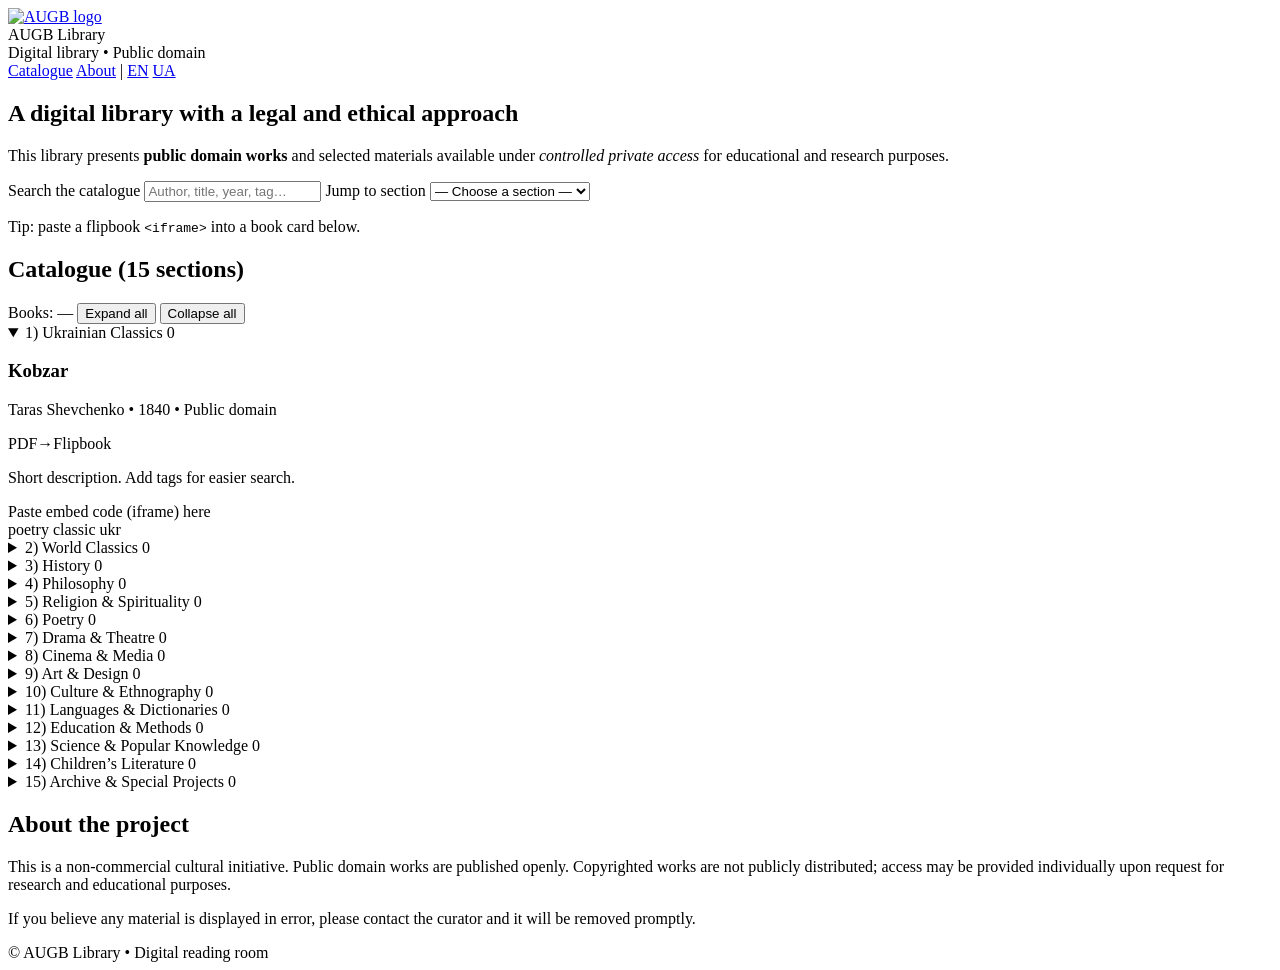
==== index.html @ 9c936c04 "Create index.html" ====
<!doctype html>
<html lang="en">
<head>
  <meta charset="utf-8" />
  <meta name="viewport" content="width=device-width, initial-scale=1" />
  <title>AUGB • Digital Library</title>
  <meta name="description" content="AUGB Digital Library: public domain works and materials available for controlled private access." />

  <link rel="alternate" hreflang="en" href="./" />
  <link rel="alternate" hreflang="uk" href="uk.html" />

  <link rel="stylesheet" href="styles.css" />
</head>

<body>
  <header class="header">
    <div class="wrap header__inner">
      <div class="brand">
        <!-- LOGO SLOT -->
        <a class="logo-box" href="./" aria-label="AUGB home">
          <!-- Put your logo in /assets/logo.png (or change the filename here) -->
          <img src="assets/logo.png" alt="AUGB logo" />
        </a>

        <div class="brand__text">
          <div class="brand__title">AUGB Library</div>
          <div class="brand__subtitle">Digital library • Public domain</div>
        </div>
      </div>

      <nav class="nav">
        <a class="nav__link" href="#catalog">Catalogue</a>
        <a class="nav__link" href="#about">About</a>

        <span class="nav__divider">|</span>
        <a class="nav__link nav__link--active" href="./" hreflang="en">EN</a>
        <a class="nav__link" href="uk.html" hreflang="uk">UA</a>
      </nav>
    </div>
  </header>

  <main class="wrap">
    <section class="hero">
      <div class="hero__box">
        <h1 class="hero__title">A digital library with a legal and ethical approach</h1>
        <p class="hero__lead">
          This library presents <strong>public domain works</strong> and selected materials available under
          <em>controlled private access</em> for educational and research purposes.
        </p>

        <div class="controls">
          <label class="control">
            <span class="control__label">Search the catalogue</span>
            <input id="searchInput" class="control__input" type="search" placeholder="Author, title, year, tag…" />
          </label>

          <label class="control">
            <span class="control__label">Jump to section</span>
            <select id="jumpSelect" class="control__select">
              <option value="">— Choose a section —</option>
            </select>
          </label>
        </div>

        <p class="hint">
          Tip: paste a flipbook <code>&lt;iframe&gt;</code> into a book card below.
        </p>
      </div>
    </section>

    <section id="catalog" class="section">
      <div class="section__head">
        <h2 class="section__title">Catalogue (15 sections)</h2>
        <div class="section__meta">
          <span id="resultCount" class="pill">Books: —</span>
          <button id="expandAllBtn" class="btn btn--ghost" type="button">Expand all</button>
          <button id="collapseAllBtn" class="btn btn--ghost" type="button">Collapse all</button>
        </div>
      </div>

      <div id="sections" class="sections">
        <details class="cat" data-category="Ukrainian Classics" open>
          <summary class="cat__summary">
            <span class="cat__title">1) Ukrainian Classics</span>
            <span class="cat__count" data-count>0</span>
          </summary>

          <div class="cat__body grid">
            <!-- Example card -->
            <article class="card book" data-title="Kobzar" data-author="Taras Shevchenko" data-year="1840" data-tags="poetry,classic,ukr">
              <div class="card__top">
                <div>
                  <h3 class="card__title">Kobzar</h3>
                  <p class="card__meta">Taras Shevchenko • 1840 • Public domain</p>
                </div>
                <span class="badge">PDF→Flipbook</span>
              </div>

              <p class="card__desc">Short description. Add tags for easier search.</p>

              <div class="embed">
                <!-- Paste your iframe here -->
                <div class="embed__placeholder">Paste embed code (iframe) here</div>
              </div>

              <div class="card__tags">
                <span class="tag">poetry</span>
                <span class="tag">classic</span>
                <span class="tag">ukr</span>
              </div>
            </article>
          </div>
        </details>

        <details class="cat" data-category="World Classics">
          <summary class="cat__summary">
            <span class="cat__title">2) World Classics</span>
            <span class="cat__count" data-count>0</span>
          </summary>
          <div class="cat__body grid"></div>
        </details>

        <details class="cat" data-category="History">
          <summary class="cat__summary">
            <span class="cat__title">3) History</span>
            <span class="cat__count" data-count>0</span>
          </summary>
          <div class="cat__body grid"></div>
        </details>

        <details class="cat" data-category="Philosophy">
          <summary class="cat__summary">
            <span class="cat__title">4) Philosophy</span>
            <span class="cat__count" data-count>0</span>
          </summary>
          <div class="cat__body grid"></div>
        </details>

        <details class="cat" data-category="Religion & Spirituality">
          <summary class="cat__summary">
            <span class="cat__title">5) Religion & Spirituality</span>
            <span class="cat__count" data-count>0</span>
          </summary>
          <div class="cat__body grid"></div>
        </details>

        <details class="cat" data-category="Poetry">
          <summary class="cat__summary">
            <span class="cat__title">6) Poetry</span>
            <span class="cat__count" data-count>0</span>
          </summary>
          <div class="cat__body grid"></div>
        </details>

        <details class="cat" data-category="Drama & Theatre">
          <summary class="cat__summary">
            <span class="cat__title">7) Drama & Theatre</span>
            <span class="cat__count" data-count>0</span>
          </summary>
          <div class="cat__body grid"></div>
        </details>

        <details class="cat" data-category="Cinema & Media">
          <summary class="cat__summary">
            <span class="cat__title">8) Cinema & Media</span>
            <span class="cat__count" data-count>0</span>
          </summary>
          <div class="cat__body grid"></div>
        </details>

        <details class="cat" data-category="Art & Design">
          <summary class="cat__summary">
            <span class="cat__title">9) Art & Design</span>
            <span class="cat__count" data-count>0</span>
          </summary>
          <div class="cat__body grid"></div>
        </details>

        <details class="cat" data-category="Culture & Ethnography">
          <summary class="cat__summary">
            <span class="cat__title">10) Culture & Ethnography</span>
            <span class="cat__count" data-count>0</span>
          </summary>
          <div class="cat__body grid"></div>
        </details>

        <details class="cat" data-category="Languages & Dictionaries">
          <summary class="cat__summary">
            <span class="cat__title">11) Languages & Dictionaries</span>
            <span class="cat__count" data-count>0</span>
          </summary>
          <div class="cat__body grid"></div>
        </details>

        <details class="cat" data-category="Education & Methods">
          <summary class="cat__summary">
            <span class="cat__title">12) Education & Methods</span>
            <span class="cat__count" data-count>0</span>
          </summary>
          <div class="cat__body grid"></div>
        </details>

        <details class="cat" data-category="Science & Popular Knowledge">
          <summary class="cat__summary">
            <span class="cat__title">13) Science & Popular Knowledge</span>
            <span class="cat__count" data-count>0</span>
          </summary>
          <div class="cat__body grid"></div>
        </details>

        <details class="cat" data-category="Children’s Literature">
          <summary class="cat__summary">
            <span class="cat__title">14) Children’s Literature</span>
            <span class="cat__count" data-count>0</span>
          </summary>
          <div class="cat__body grid"></div>
        </details>

        <details class="cat" data-category="Archive & Special Projects">
          <summary class="cat__summary">
            <span class="cat__title">15) Archive & Special Projects</span>
            <span class="cat__count" data-count>0</span>
          </summary>
          <div class="cat__body grid"></div>
        </details>
      </div>
    </section>

    <section id="about" class="section">
      <div class="about">
        <h2 class="section__title">About the project</h2>
        <p class="about__text">
          This is a non-commercial cultural initiative. Public domain works are published openly.
          Copyrighted works are not publicly distributed; access may be provided individually upon request for research and educational purposes.
        </p>
        <p class="about__text">
          If you believe any material is displayed in error, please contact the curator and it will be removed promptly.
        </p>
      </div>
    </section>

    <footer class="footer">
      <div class="wrap footer__inner">
        <span>© <span id="yearNow"></span> AUGB Library</span>
        <span class="footer__sep">•</span>
        <span class="footer__small">Digital reading room</span>
      </div>
    </footer>
  </main>

  <script src="app.js"></script>
</body>
</html>
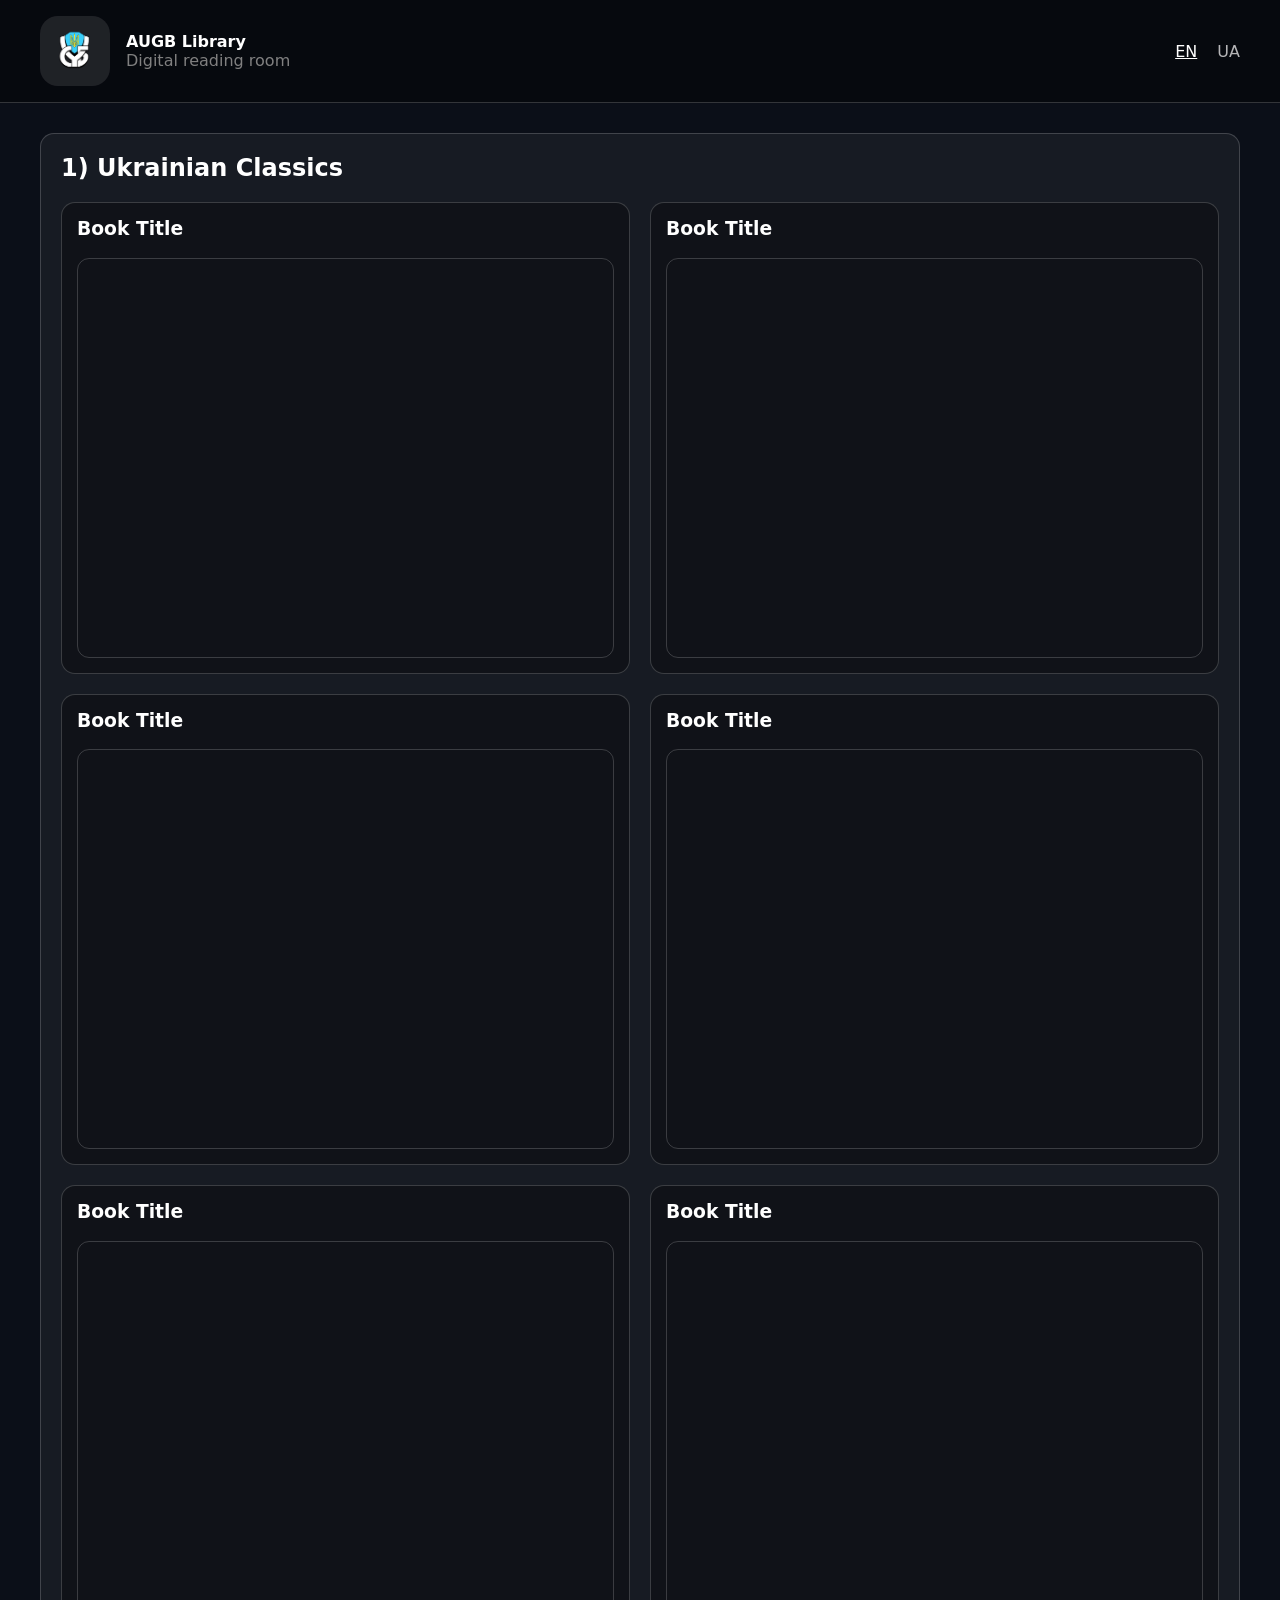
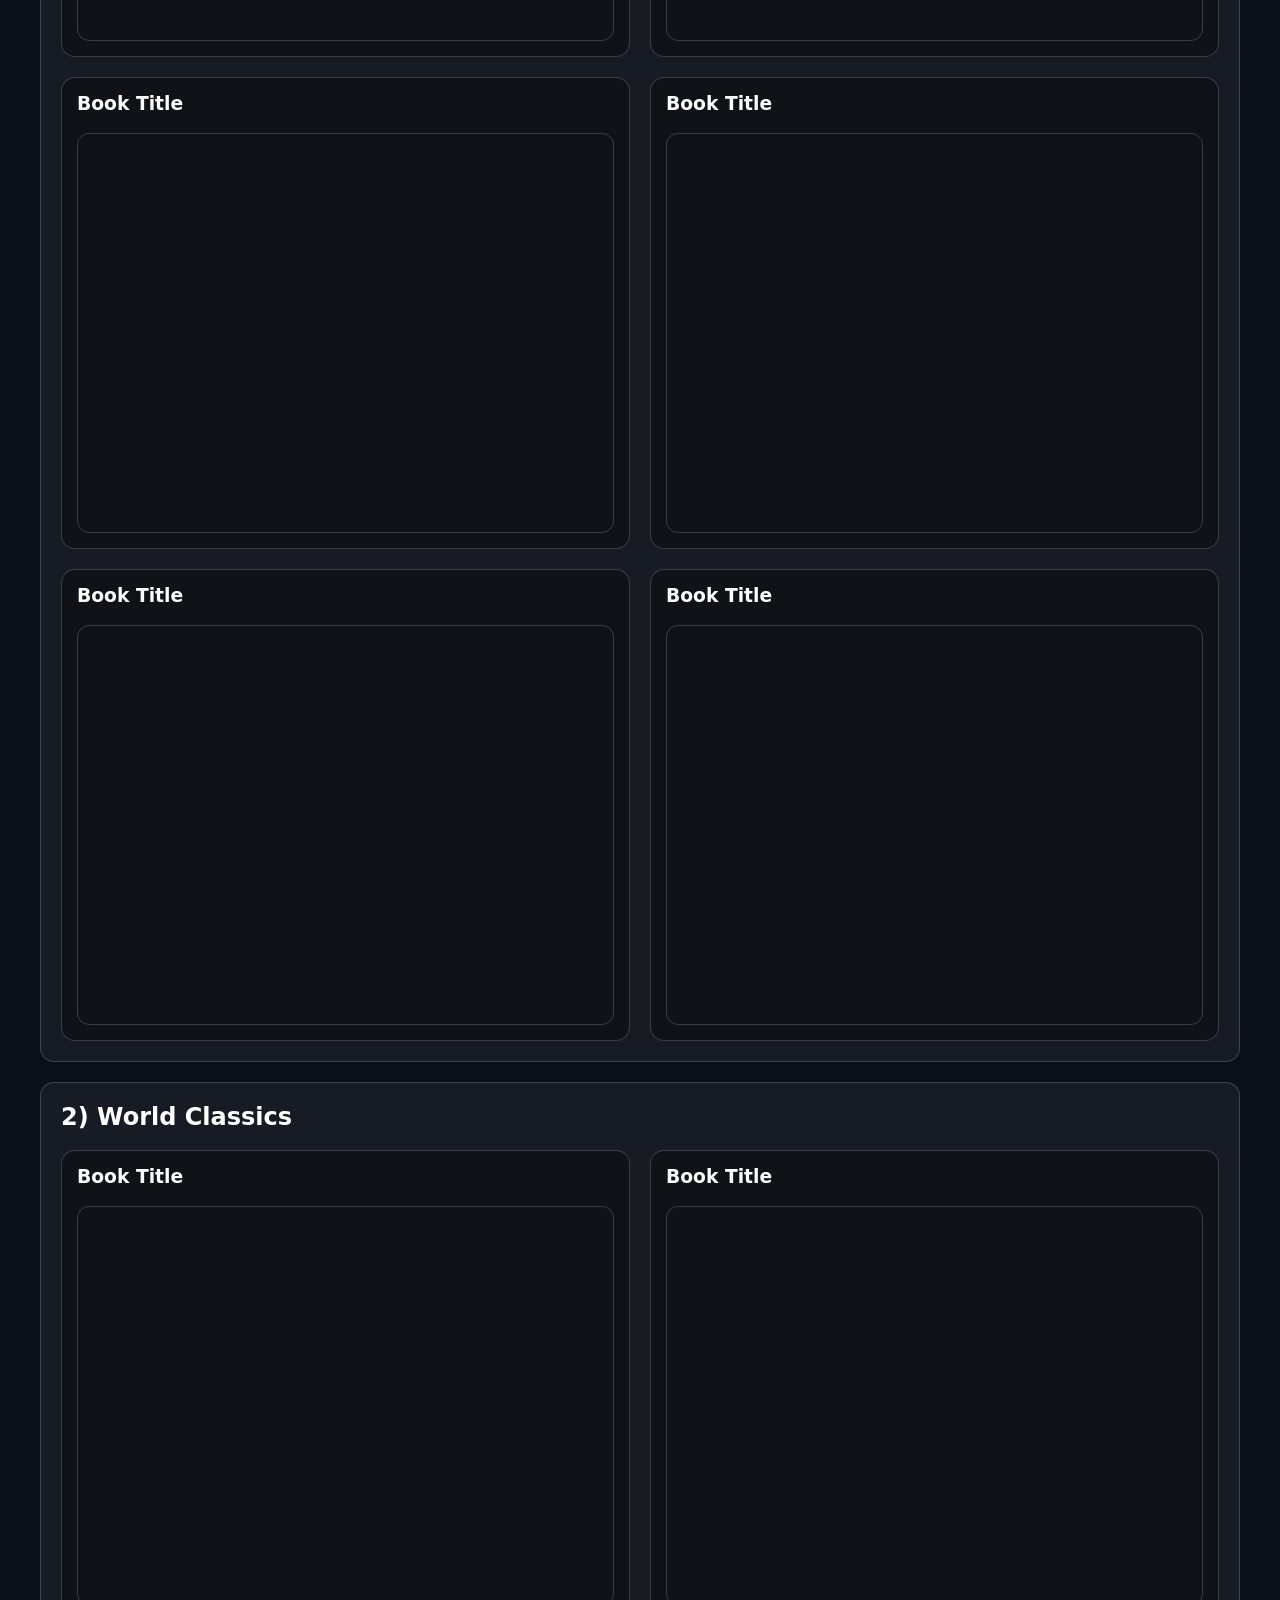
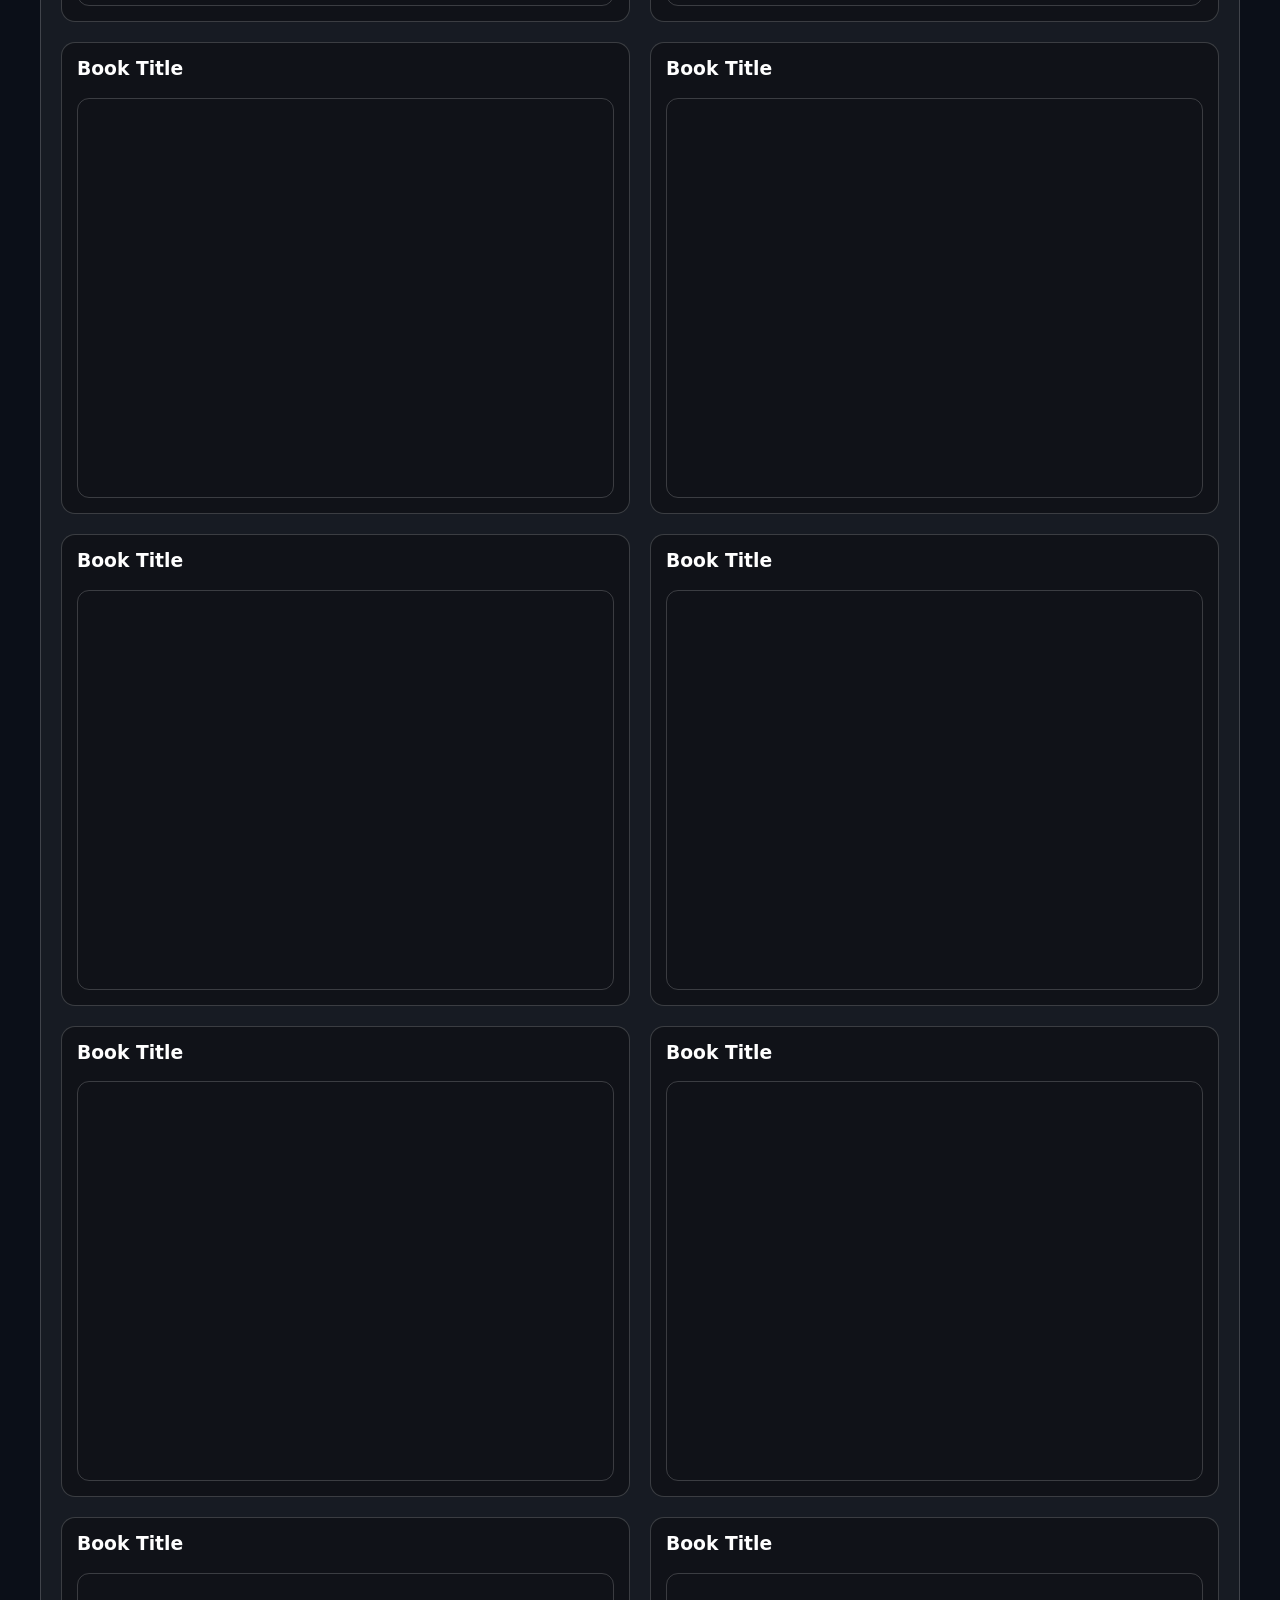
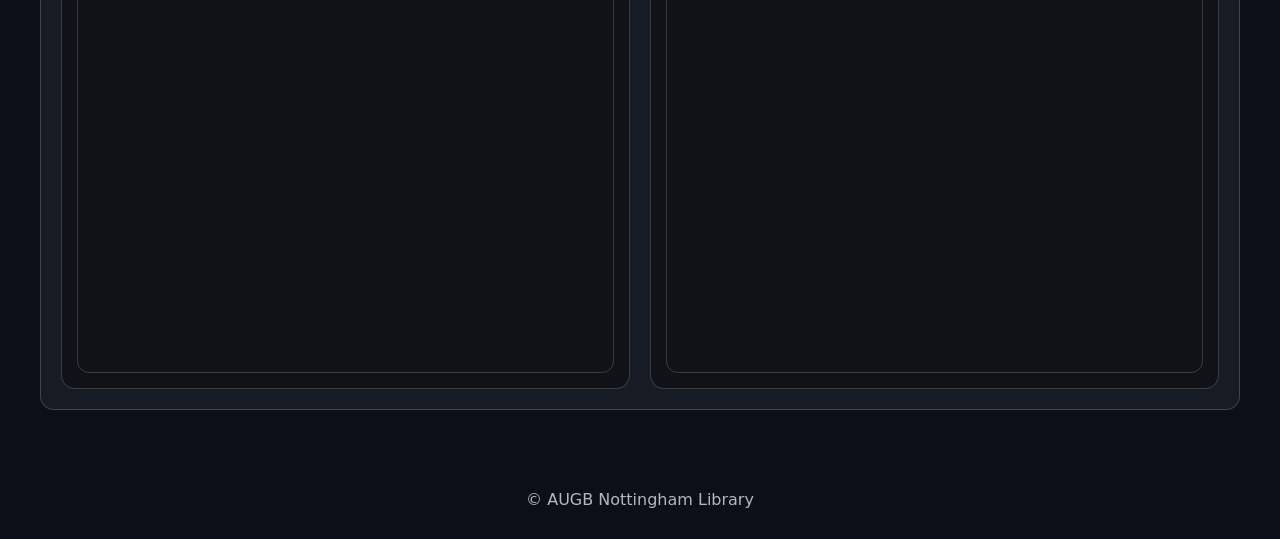
==== commit a9bad781: "Update index.html REMAKE" ====
--- a/index.html
+++ b/index.html
@@ -1,253 +1,81 @@
 <!doctype html>
 <html lang="en">
 <head>
-  <meta charset="utf-8" />
-  <meta name="viewport" content="width=device-width, initial-scale=1" />
-  <title>AUGB • Digital Library</title>
-  <meta name="description" content="AUGB Digital Library: public domain works and materials available for controlled private access." />
-
-  <link rel="alternate" hreflang="en" href="./" />
-  <link rel="alternate" hreflang="uk" href="uk.html" />
-
-  <link rel="stylesheet" href="styles.css" />
+<meta charset="utf-8">
+<meta name="viewport" content="width=device-width, initial-scale=1">
+<title>AUGB Library</title>
+<link rel="stylesheet" href="styles.css">
 </head>
 
 <body>
-  <header class="header">
-    <div class="wrap header__inner">
-      <div class="brand">
-        <!-- LOGO SLOT -->
-        <a class="logo-box" href="./" aria-label="AUGB home">
-          <!-- Put your logo in /assets/logo.png (or change the filename here) -->
-          <img src="assets/logo.png" alt="AUGB logo" />
-        </a>
 
-        <div class="brand__text">
-          <div class="brand__title">AUGB Library</div>
-          <div class="brand__subtitle">Digital library • Public domain</div>
-        </div>
+<header class="header">
+  <div class="wrap header__inner">
+    <div class="brand">
+      <div class="logo-box">
+        <img src="assets/logo.png" alt="logo">
       </div>
+      <div>
+        <strong>AUGB Library</strong><br>
+        <span style="color:gray">Digital reading room</span>
+      </div>
+    </div>
 
-      <nav class="nav">
-        <a class="nav__link" href="#catalog">Catalogue</a>
-        <a class="nav__link" href="#about">About</a>
+    <div class="nav">
+      <a class="active" href="./">EN</a>
+      <a href="uk.html">UA</a>
+    </div>
+  </div>
+</header>
 
-        <span class="nav__divider">|</span>
-        <a class="nav__link nav__link--active" href="./" hreflang="en">EN</a>
-        <a class="nav__link" href="uk.html" hreflang="uk">UA</a>
-      </nav>
+<div class="wrap section">
+
+  <!-- SHELF 1 -->
+  <div class="cat">
+    <h2>1) Ukrainian Classics</h2>
+    <div class="grid">
+
+      <!-- BOOK TEMPLATE x10 -->
+      <!-- Change title and iframe src only -->
+
+      <div class="card"><h3>Book Title</h3><div class="embed"><iframe src=""></iframe></div></div>
+      <div class="card"><h3>Book Title</h3><div class="embed"><iframe src=""></iframe></div></div>
+      <div class="card"><h3>Book Title</h3><div class="embed"><iframe src=""></iframe></div></div>
+      <div class="card"><h3>Book Title</h3><div class="embed"><iframe src=""></iframe></div></div>
+      <div class="card"><h3>Book Title</h3><div class="embed"><iframe src=""></iframe></div></div>
+      <div class="card"><h3>Book Title</h3><div class="embed"><iframe src=""></iframe></div></div>
+      <div class="card"><h3>Book Title</h3><div class="embed"><iframe src=""></iframe></div></div>
+      <div class="card"><h3>Book Title</h3><div class="embed"><iframe src=""></iframe></div></div>
+      <div class="card"><h3>Book Title</h3><div class="embed"><iframe src=""></iframe></div></div>
+      <div class="card"><h3>Book Title</h3><div class="embed"><iframe src=""></iframe></div></div>
+
     </div>
-  </header>
+  </div>
 
-  <main class="wrap">
-    <section class="hero">
-      <div class="hero__box">
-        <h1 class="hero__title">A digital library with a legal and ethical approach</h1>
-        <p class="hero__lead">
-          This library presents <strong>public domain works</strong> and selected materials available under
-          <em>controlled private access</em> for educational and research purposes.
-        </p>
+  <!-- SHELF 2 -->
+  <div class="cat">
+    <h2>2) World Classics</h2>
+    <div class="grid">
 
-        <div class="controls">
-          <label class="control">
-            <span class="control__label">Search the catalogue</span>
-            <input id="searchInput" class="control__input" type="search" placeholder="Author, title, year, tag…" />
-          </label>
+      <div class="card"><h3>Book Title</h3><div class="embed"><iframe src=""></iframe></div></div>
+      <div class="card"><h3>Book Title</h3><div class="embed"><iframe src=""></iframe></div></div>
+      <div class="card"><h3>Book Title</h3><div class="embed"><iframe src=""></iframe></div></div>
+      <div class="card"><h3>Book Title</h3><div class="embed"><iframe src=""></iframe></div></div>
+      <div class="card"><h3>Book Title</h3><div class="embed"><iframe src=""></iframe></div></div>
+      <div class="card"><h3>Book Title</h3><div class="embed"><iframe src=""></iframe></div></div>
+      <div class="card"><h3>Book Title</h3><div class="embed"><iframe src=""></iframe></div></div>
+      <div class="card"><h3>Book Title</h3><div class="embed"><iframe src=""></iframe></div></div>
+      <div class="card"><h3>Book Title</h3><div class="embed"><iframe src=""></iframe></div></div>
+      <div class="card"><h3>Book Title</h3><div class="embed"><iframe src=""></iframe></div></div>
 
-          <label class="control">
-            <span class="control__label">Jump to section</span>
-            <select id="jumpSelect" class="control__select">
-              <option value="">— Choose a section —</option>
-            </select>
-          </label>
-        </div>
+    </div>
+  </div>
 
-        <p class="hint">
-          Tip: paste a flipbook <code>&lt;iframe&gt;</code> into a book card below.
-        </p>
-      </div>
-    </section>
+</div>
 
-    <section id="catalog" class="section">
-      <div class="section__head">
-        <h2 class="section__title">Catalogue (15 sections)</h2>
-        <div class="section__meta">
-          <span id="resultCount" class="pill">Books: —</span>
-          <button id="expandAllBtn" class="btn btn--ghost" type="button">Expand all</button>
-          <button id="collapseAllBtn" class="btn btn--ghost" type="button">Collapse all</button>
-        </div>
-      </div>
+<footer>
+© AUGB Nottingham Library
+</footer>
 
-      <div id="sections" class="sections">
-        <details class="cat" data-category="Ukrainian Classics" open>
-          <summary class="cat__summary">
-            <span class="cat__title">1) Ukrainian Classics</span>
-            <span class="cat__count" data-count>0</span>
-          </summary>
-
-          <div class="cat__body grid">
-            <!-- Example card -->
-            <article class="card book" data-title="Kobzar" data-author="Taras Shevchenko" data-year="1840" data-tags="poetry,classic,ukr">
-              <div class="card__top">
-                <div>
-                  <h3 class="card__title">Kobzar</h3>
-                  <p class="card__meta">Taras Shevchenko • 1840 • Public domain</p>
-                </div>
-                <span class="badge">PDF→Flipbook</span>
-              </div>
-
-              <p class="card__desc">Short description. Add tags for easier search.</p>
-
-              <div class="embed">
-                <!-- Paste your iframe here -->
-                <div class="embed__placeholder">Paste embed code (iframe) here</div>
-              </div>
-
-              <div class="card__tags">
-                <span class="tag">poetry</span>
-                <span class="tag">classic</span>
-                <span class="tag">ukr</span>
-              </div>
-            </article>
-          </div>
-        </details>
-
-        <details class="cat" data-category="World Classics">
-          <summary class="cat__summary">
-            <span class="cat__title">2) World Classics</span>
-            <span class="cat__count" data-count>0</span>
-          </summary>
-          <div class="cat__body grid"></div>
-        </details>
-
-        <details class="cat" data-category="History">
-          <summary class="cat__summary">
-            <span class="cat__title">3) History</span>
-            <span class="cat__count" data-count>0</span>
-          </summary>
-          <div class="cat__body grid"></div>
-        </details>
-
-        <details class="cat" data-category="Philosophy">
-          <summary class="cat__summary">
-            <span class="cat__title">4) Philosophy</span>
-            <span class="cat__count" data-count>0</span>
-          </summary>
-          <div class="cat__body grid"></div>
-        </details>
-
-        <details class="cat" data-category="Religion & Spirituality">
-          <summary class="cat__summary">
-            <span class="cat__title">5) Religion & Spirituality</span>
-            <span class="cat__count" data-count>0</span>
-          </summary>
-          <div class="cat__body grid"></div>
-        </details>
-
-        <details class="cat" data-category="Poetry">
-          <summary class="cat__summary">
-            <span class="cat__title">6) Poetry</span>
-            <span class="cat__count" data-count>0</span>
-          </summary>
-          <div class="cat__body grid"></div>
-        </details>
-
-        <details class="cat" data-category="Drama & Theatre">
-          <summary class="cat__summary">
-            <span class="cat__title">7) Drama & Theatre</span>
-            <span class="cat__count" data-count>0</span>
-          </summary>
-          <div class="cat__body grid"></div>
-        </details>
-
-        <details class="cat" data-category="Cinema & Media">
-          <summary class="cat__summary">
-            <span class="cat__title">8) Cinema & Media</span>
-            <span class="cat__count" data-count>0</span>
-          </summary>
-          <div class="cat__body grid"></div>
-        </details>
-
-        <details class="cat" data-category="Art & Design">
-          <summary class="cat__summary">
-            <span class="cat__title">9) Art & Design</span>
-            <span class="cat__count" data-count>0</span>
-          </summary>
-          <div class="cat__body grid"></div>
-        </details>
-
-        <details class="cat" data-category="Culture & Ethnography">
-          <summary class="cat__summary">
-            <span class="cat__title">10) Culture & Ethnography</span>
-            <span class="cat__count" data-count>0</span>
-          </summary>
-          <div class="cat__body grid"></div>
-        </details>
-
-        <details class="cat" data-category="Languages & Dictionaries">
-          <summary class="cat__summary">
-            <span class="cat__title">11) Languages & Dictionaries</span>
-            <span class="cat__count" data-count>0</span>
-          </summary>
-          <div class="cat__body grid"></div>
-        </details>
-
-        <details class="cat" data-category="Education & Methods">
-          <summary class="cat__summary">
-            <span class="cat__title">12) Education & Methods</span>
-            <span class="cat__count" data-count>0</span>
-          </summary>
-          <div class="cat__body grid"></div>
-        </details>
-
-        <details class="cat" data-category="Science & Popular Knowledge">
-          <summary class="cat__summary">
-            <span class="cat__title">13) Science & Popular Knowledge</span>
-            <span class="cat__count" data-count>0</span>
-          </summary>
-          <div class="cat__body grid"></div>
-        </details>
-
-        <details class="cat" data-category="Children’s Literature">
-          <summary class="cat__summary">
-            <span class="cat__title">14) Children’s Literature</span>
-            <span class="cat__count" data-count>0</span>
-          </summary>
-          <div class="cat__body grid"></div>
-        </details>
-
-        <details class="cat" data-category="Archive & Special Projects">
-          <summary class="cat__summary">
-            <span class="cat__title">15) Archive & Special Projects</span>
-            <span class="cat__count" data-count>0</span>
-          </summary>
-          <div class="cat__body grid"></div>
-        </details>
-      </div>
-    </section>
-
-    <section id="about" class="section">
-      <div class="about">
-        <h2 class="section__title">About the project</h2>
-        <p class="about__text">
-          This is a non-commercial cultural initiative. Public domain works are published openly.
-          Copyrighted works are not publicly distributed; access may be provided individually upon request for research and educational purposes.
-        </p>
-        <p class="about__text">
-          If you believe any material is displayed in error, please contact the curator and it will be removed promptly.
-        </p>
-      </div>
-    </section>
-
-    <footer class="footer">
-      <div class="wrap footer__inner">
-        <span>© <span id="yearNow"></span> AUGB Library</span>
-        <span class="footer__sep">•</span>
-        <span class="footer__small">Digital reading room</span>
-      </div>
-    </footer>
-  </main>
-
-  <script src="app.js"></script>
 </body>
 </html>
--- a/styles.css
+++ b/styles.css
@@ -0,0 +1,125 @@
+:root{
+  --bg:#0b0f18;
+  --surface:rgba(255,255,255,0.05);
+  --border:rgba(255,255,255,0.18);
+  --text:#ffffff;
+  --muted:rgba(255,255,255,0.7);
+  --radius:14px;
+  --max:1200px;
+}
+
+*{box-sizing:border-box}
+
+body{
+  margin:0;
+  background:var(--bg);
+  color:var(--text);
+  font-family:system-ui,-apple-system,Segoe UI,Roboto,Arial;
+}
+
+.wrap{
+  max-width:var(--max);
+  margin:0 auto;
+  padding:0 20px;
+}
+
+.header{
+  background:rgba(0,0,0,0.4);
+  border-bottom:1px solid var(--border);
+  position:sticky;
+  top:0;
+}
+
+.header__inner{
+  display:flex;
+  justify-content:space-between;
+  align-items:center;
+  padding:16px 0;
+}
+
+.brand{
+  display:flex;
+  align-items:center;
+  gap:16px;
+}
+
+.logo-box{
+  width:70px;
+  height:70px;
+  display:flex;
+  align-items:center;
+  justify-content:center;
+  background:rgba(255,255,255,0.1);
+  border-radius:18px;
+}
+
+.logo-box img{
+  width:85%;
+  height:85%;
+  object-fit:contain;
+}
+
+.nav a{
+  color:var(--muted);
+  text-decoration:none;
+  margin-left:15px;
+}
+
+.nav a.active{
+  color:white;
+  text-decoration:underline;
+}
+
+.section{
+  padding:30px 0;
+}
+
+.cat{
+  background:var(--surface);
+  border:1px solid var(--border);
+  border-radius:var(--radius);
+  margin-bottom:20px;
+  padding:20px;
+}
+
+.cat h2{
+  margin-top:0;
+}
+
+.grid{
+  display:grid;
+  grid-template-columns:repeat(2,1fr);
+  gap:20px;
+}
+
+.card{
+  background:rgba(0,0,0,0.3);
+  border:1px solid var(--border);
+  border-radius:var(--radius);
+  padding:15px;
+}
+
+.card h3{
+  margin-top:0;
+}
+
+.embed{
+  width:100%;
+  height:400px;
+  border-radius:12px;
+  overflow:hidden;
+  border:1px solid var(--border);
+}
+
+.embed iframe{
+  width:100%;
+  height:100%;
+  border:0;
+  display:block;
+}
+
+footer{
+  text-align:center;
+  padding:30px 0;
+  color:var(--muted);
+}
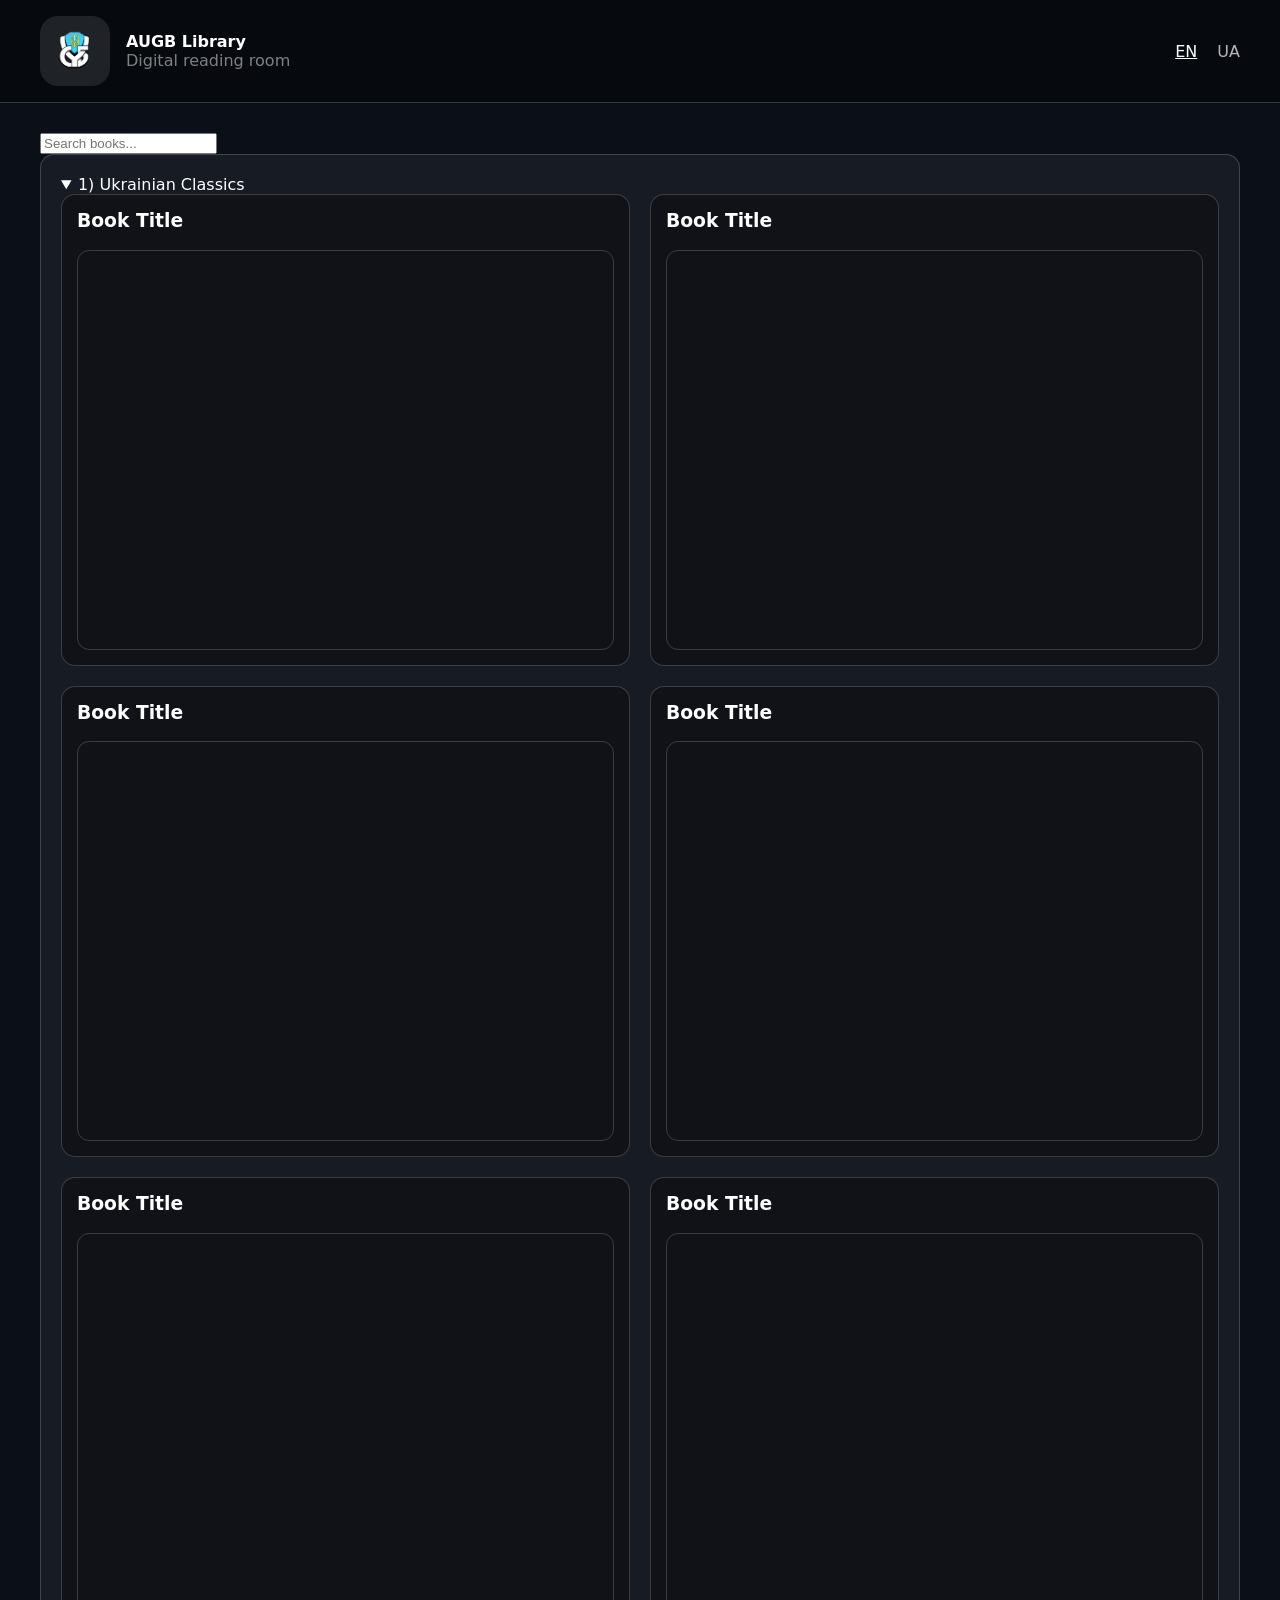
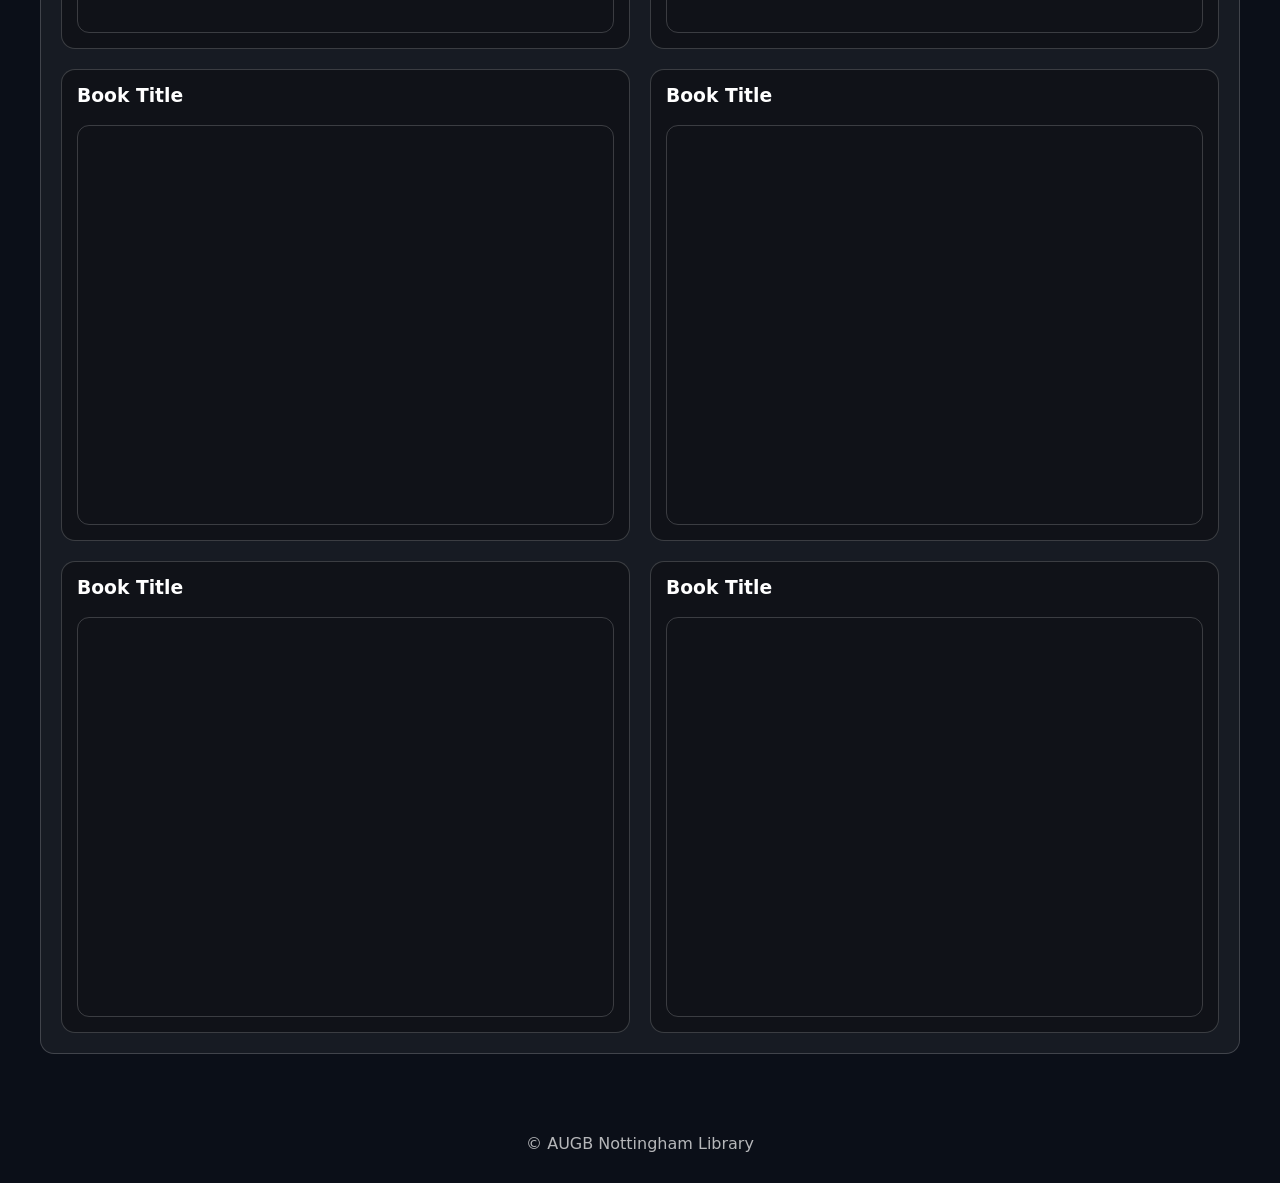
==== commit 79601dd4: "Update index.html" ====
--- a/index.html
+++ b/index.html
@@ -30,13 +30,17 @@
 
 <div class="wrap section">
 
+  <div class="search-box">
+    <input type="text" id="searchInput" placeholder="Search books...">
+  </div>
+
   <!-- SHELF 1 -->
-  <div class="cat">
-    <h2>1) Ukrainian Classics</h2>
+  <details class="cat" open>
+    <summary>1) Ukrainian Classics</summary>
+
     <div class="grid">
 
       <!-- BOOK TEMPLATE x10 -->
-      <!-- Change title and iframe src only -->
 
       <div class="card"><h3>Book Title</h3><div class="embed"><iframe src=""></iframe></div></div>
       <div class="card"><h3>Book Title</h3><div class="embed"><iframe src=""></iframe></div></div>
@@ -50,26 +54,7 @@
       <div class="card"><h3>Book Title</h3><div class="embed"><iframe src=""></iframe></div></div>
 
     </div>
-  </div>
-
-  <!-- SHELF 2 -->
-  <div class="cat">
-    <h2>2) World Classics</h2>
-    <div class="grid">
-
-      <div class="card"><h3>Book Title</h3><div class="embed"><iframe src=""></iframe></div></div>
-      <div class="card"><h3>Book Title</h3><div class="embed"><iframe src=""></iframe></div></div>
-      <div class="card"><h3>Book Title</h3><div class="embed"><iframe src=""></iframe></div></div>
-      <div class="card"><h3>Book Title</h3><div class="embed"><iframe src=""></iframe></div></div>
-      <div class="card"><h3>Book Title</h3><div class="embed"><iframe src=""></iframe></div></div>
-      <div class="card"><h3>Book Title</h3><div class="embed"><iframe src=""></iframe></div></div>
-      <div class="card"><h3>Book Title</h3><div class="embed"><iframe src=""></iframe></div></div>
-      <div class="card"><h3>Book Title</h3><div class="embed"><iframe src=""></iframe></div></div>
-      <div class="card"><h3>Book Title</h3><div class="embed"><iframe src=""></iframe></div></div>
-      <div class="card"><h3>Book Title</h3><div class="embed"><iframe src=""></iframe></div></div>
-
-    </div>
-  </div>
+  </details>
 
 </div>
 
@@ -77,5 +62,7 @@
 © AUGB Nottingham Library
 </footer>
 
+<script src="app.js"></script>
+
 </body>
 </html>
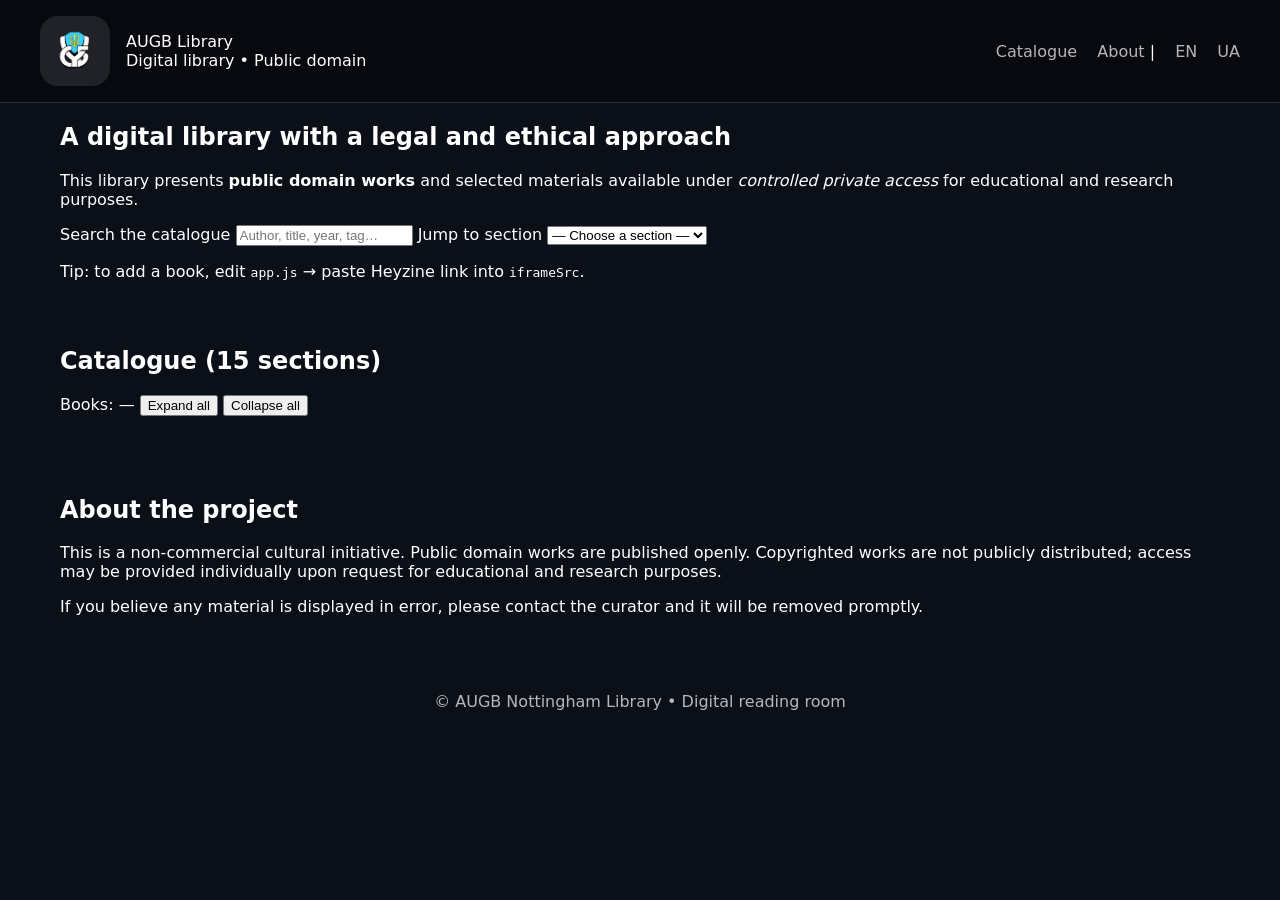
==== commit bc703ad8: "Update index.html" ====
--- a/index.html
+++ b/index.html
@@ -1,68 +1,107 @@
 <!doctype html>
 <html lang="en">
 <head>
-<meta charset="utf-8">
-<meta name="viewport" content="width=device-width, initial-scale=1">
-<title>AUGB Library</title>
-<link rel="stylesheet" href="styles.css">
+  <meta charset="utf-8" />
+  <meta name="viewport" content="width=device-width, initial-scale=1" />
+  <title>AUGB • Digital Library</title>
+  <meta name="description" content="AUGB Digital Library: public domain works and materials for controlled private access." />
+
+  <link rel="alternate" hreflang="en" href="./" />
+  <link rel="alternate" hreflang="uk" href="uk.html" />
+
+  <link rel="stylesheet" href="styles.css" />
 </head>
 
-<body>
+<body data-lang="en">
+  <header class="header">
+    <div class="wrap header__inner">
+      <div class="brand">
+        <a class="logo-box" href="./" aria-label="AUGB home">
+          <img src="assets/logo.png" alt="AUGB logo" />
+        </a>
 
-<header class="header">
-  <div class="wrap header__inner">
-    <div class="brand">
-      <div class="logo-box">
-        <img src="assets/logo.png" alt="logo">
+        <div class="brand__text">
+          <div class="brand__title">AUGB Library</div>
+          <div class="brand__subtitle">Digital library • Public domain</div>
+        </div>
       </div>
-      <div>
-        <strong>AUGB Library</strong><br>
-        <span style="color:gray">Digital reading room</span>
+
+      <nav class="nav">
+        <a class="nav__link" href="#catalog">Catalogue</a>
+        <a class="nav__link" href="#about">About</a>
+
+        <span class="nav__divider">|</span>
+        <a class="nav__link nav__link--active" href="./" hreflang="en">EN</a>
+        <a class="nav__link" href="uk.html" hreflang="uk">UA</a>
+      </nav>
+    </div>
+  </header>
+
+  <main class="wrap">
+    <section class="hero">
+      <div class="hero__box">
+        <h1 class="hero__title">A digital library with a legal and ethical approach</h1>
+        <p class="hero__lead">
+          This library presents <strong>public domain works</strong> and selected materials available under
+          <em>controlled private access</em> for educational and research purposes.
+        </p>
+
+        <div class="controls">
+          <label class="control">
+            <span class="control__label">Search the catalogue</span>
+            <input id="searchInput" class="control__input" type="search" placeholder="Author, title, year, tag…" />
+          </label>
+
+          <label class="control">
+            <span class="control__label">Jump to section</span>
+            <select id="jumpSelect" class="control__select">
+              <option value="">— Choose a section —</option>
+            </select>
+          </label>
+        </div>
+
+        <p class="hint">
+          Tip: to add a book, edit <code>app.js</code> → paste Heyzine link into <code>iframeSrc</code>.
+        </p>
       </div>
-    </div>
+    </section>
 
-    <div class="nav">
-      <a class="active" href="./">EN</a>
-      <a href="uk.html">UA</a>
-    </div>
-  </div>
-</header>
+    <section id="catalog" class="section">
+      <div class="section__head">
+        <h2 class="section__title">Catalogue (15 sections)</h2>
+        <div class="section__meta">
+          <span id="resultCount" class="pill">Books: —</span>
+          <button id="expandAllBtn" class="btn btn--ghost" type="button">Expand all</button>
+          <button id="collapseAllBtn" class="btn btn--ghost" type="button">Collapse all</button>
+        </div>
+      </div>
 
-<div class="wrap section">
+      <!-- Sections will be generated by app.js -->
+      <div id="sections" class="sections"></div>
+    </section>
 
-  <div class="search-box">
-    <input type="text" id="searchInput" placeholder="Search books...">
-  </div>
+    <section id="about" class="section">
+      <div class="about">
+        <h2 class="section__title">About the project</h2>
+        <p class="about__text">
+          This is a non-commercial cultural initiative. Public domain works are published openly.
+          Copyrighted works are not publicly distributed; access may be provided individually upon request for educational and research purposes.
+        </p>
+        <p class="about__text">
+          If you believe any material is displayed in error, please contact the curator and it will be removed promptly.
+        </p>
+      </div>
+    </section>
 
-  <!-- SHELF 1 -->
-  <details class="cat" open>
-    <summary>1) Ukrainian Classics</summary>
+    <footer class="footer">
+      <div class="wrap footer__inner">
+        <span>© <span id="yearNow"></span> AUGB Nottingham Library</span>
+        <span class="footer__sep">•</span>
+        <span class="footer__small">Digital reading room</span>
+      </div>
+    </footer>
+  </main>
 
-    <div class="grid">
-
-      <!-- BOOK TEMPLATE x10 -->
-
-      <div class="card"><h3>Book Title</h3><div class="embed"><iframe src=""></iframe></div></div>
-      <div class="card"><h3>Book Title</h3><div class="embed"><iframe src=""></iframe></div></div>
-      <div class="card"><h3>Book Title</h3><div class="embed"><iframe src=""></iframe></div></div>
-      <div class="card"><h3>Book Title</h3><div class="embed"><iframe src=""></iframe></div></div>
-      <div class="card"><h3>Book Title</h3><div class="embed"><iframe src=""></iframe></div></div>
-      <div class="card"><h3>Book Title</h3><div class="embed"><iframe src=""></iframe></div></div>
-      <div class="card"><h3>Book Title</h3><div class="embed"><iframe src=""></iframe></div></div>
-      <div class="card"><h3>Book Title</h3><div class="embed"><iframe src=""></iframe></div></div>
-      <div class="card"><h3>Book Title</h3><div class="embed"><iframe src=""></iframe></div></div>
-      <div class="card"><h3>Book Title</h3><div class="embed"><iframe src=""></iframe></div></div>
-
-    </div>
-  </details>
-
-</div>
-
-<footer>
-© AUGB Nottingham Library
-</footer>
-
-<script src="app.js"></script>
-
+  <script src="app.js"></script>
 </body>
 </html>
--- a/styles.css
+++ b/styles.css
@@ -74,16 +74,31 @@
   padding:30px 0;
 }
 
-.cat{
+.search-box{
+  margin-bottom:20px;
+}
+
+.search-box input{
+  width:100%;
+  padding:12px;
+  border-radius:12px;
+  border:1px solid var(--border);
+  background:rgba(0,0,0,0.3);
+  color:white;
+}
+
+details.cat{
   background:var(--surface);
   border:1px solid var(--border);
   border-radius:var(--radius);
   margin-bottom:20px;
-  padding:20px;
+  padding:15px;
 }
 
-.cat h2{
-  margin-top:0;
+details summary{
+  cursor:pointer;
+  font-weight:bold;
+  margin-bottom:10px;
 }
 
 .grid{
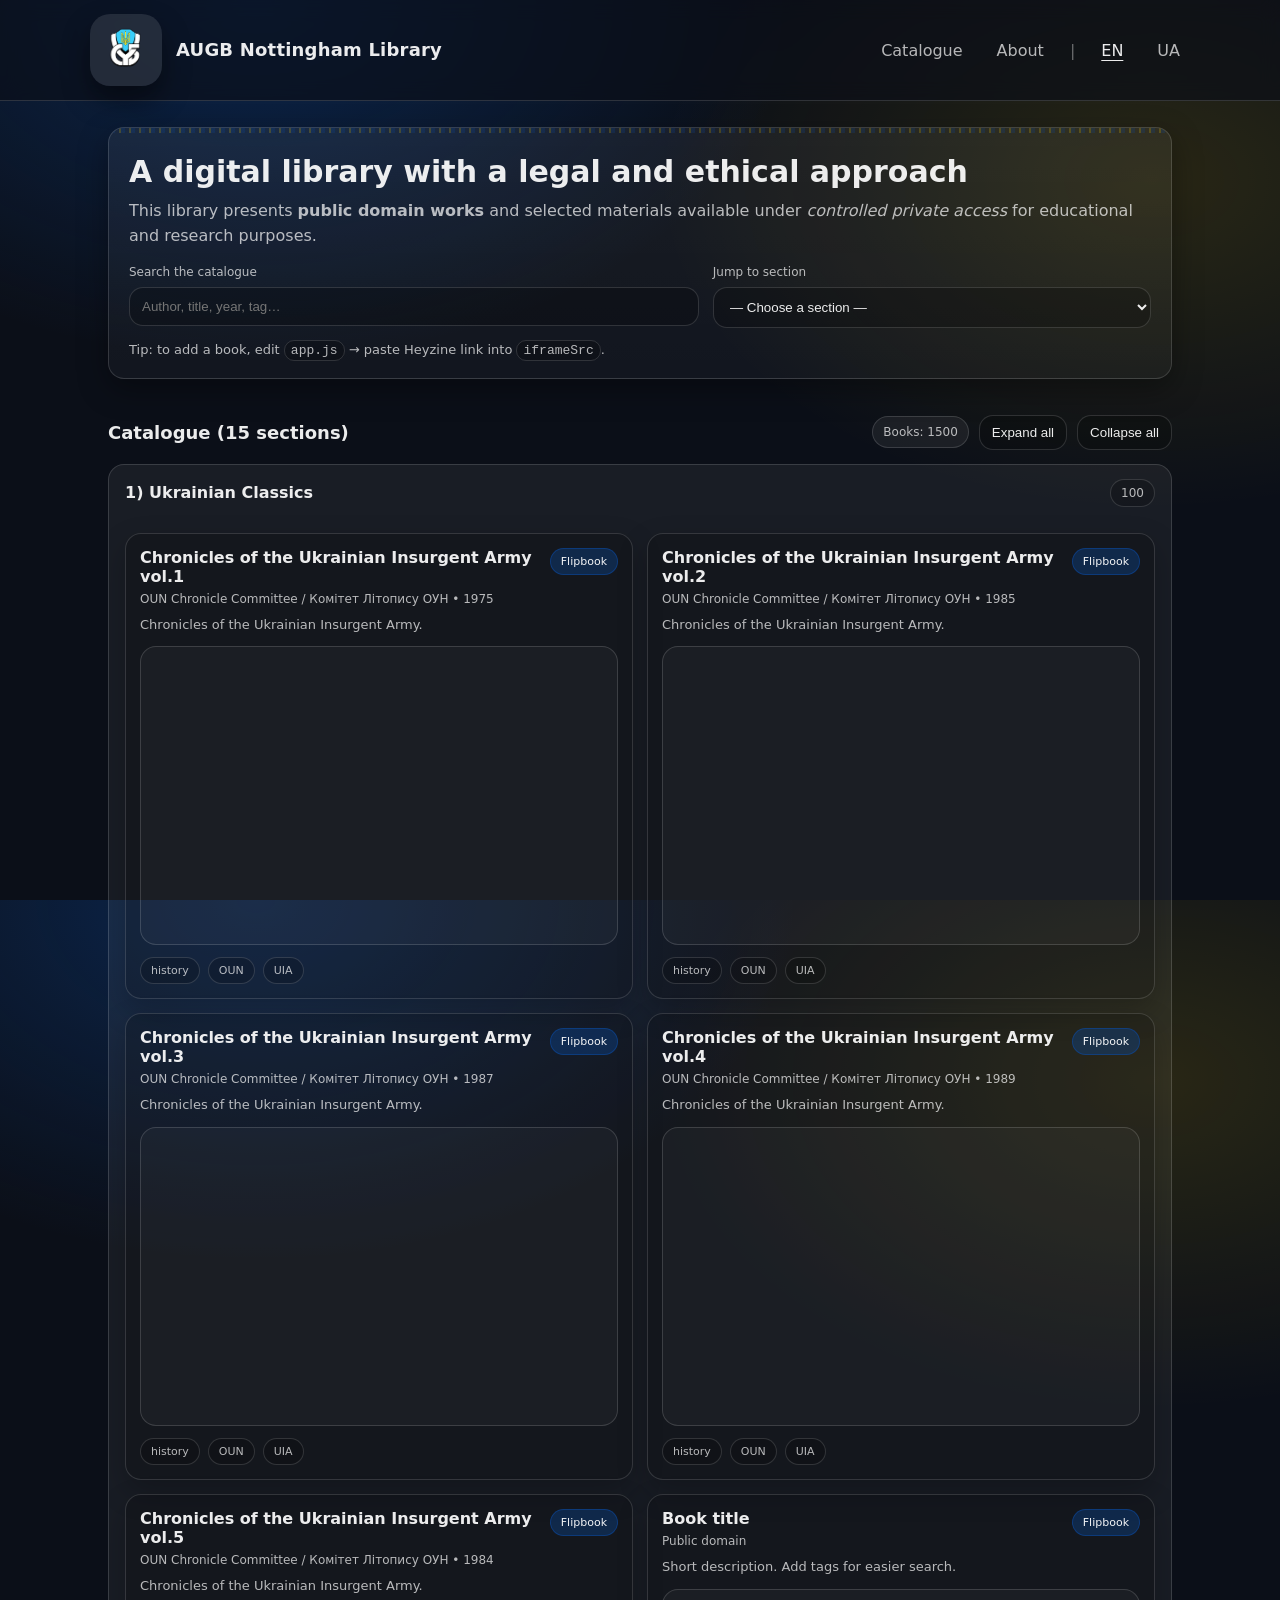
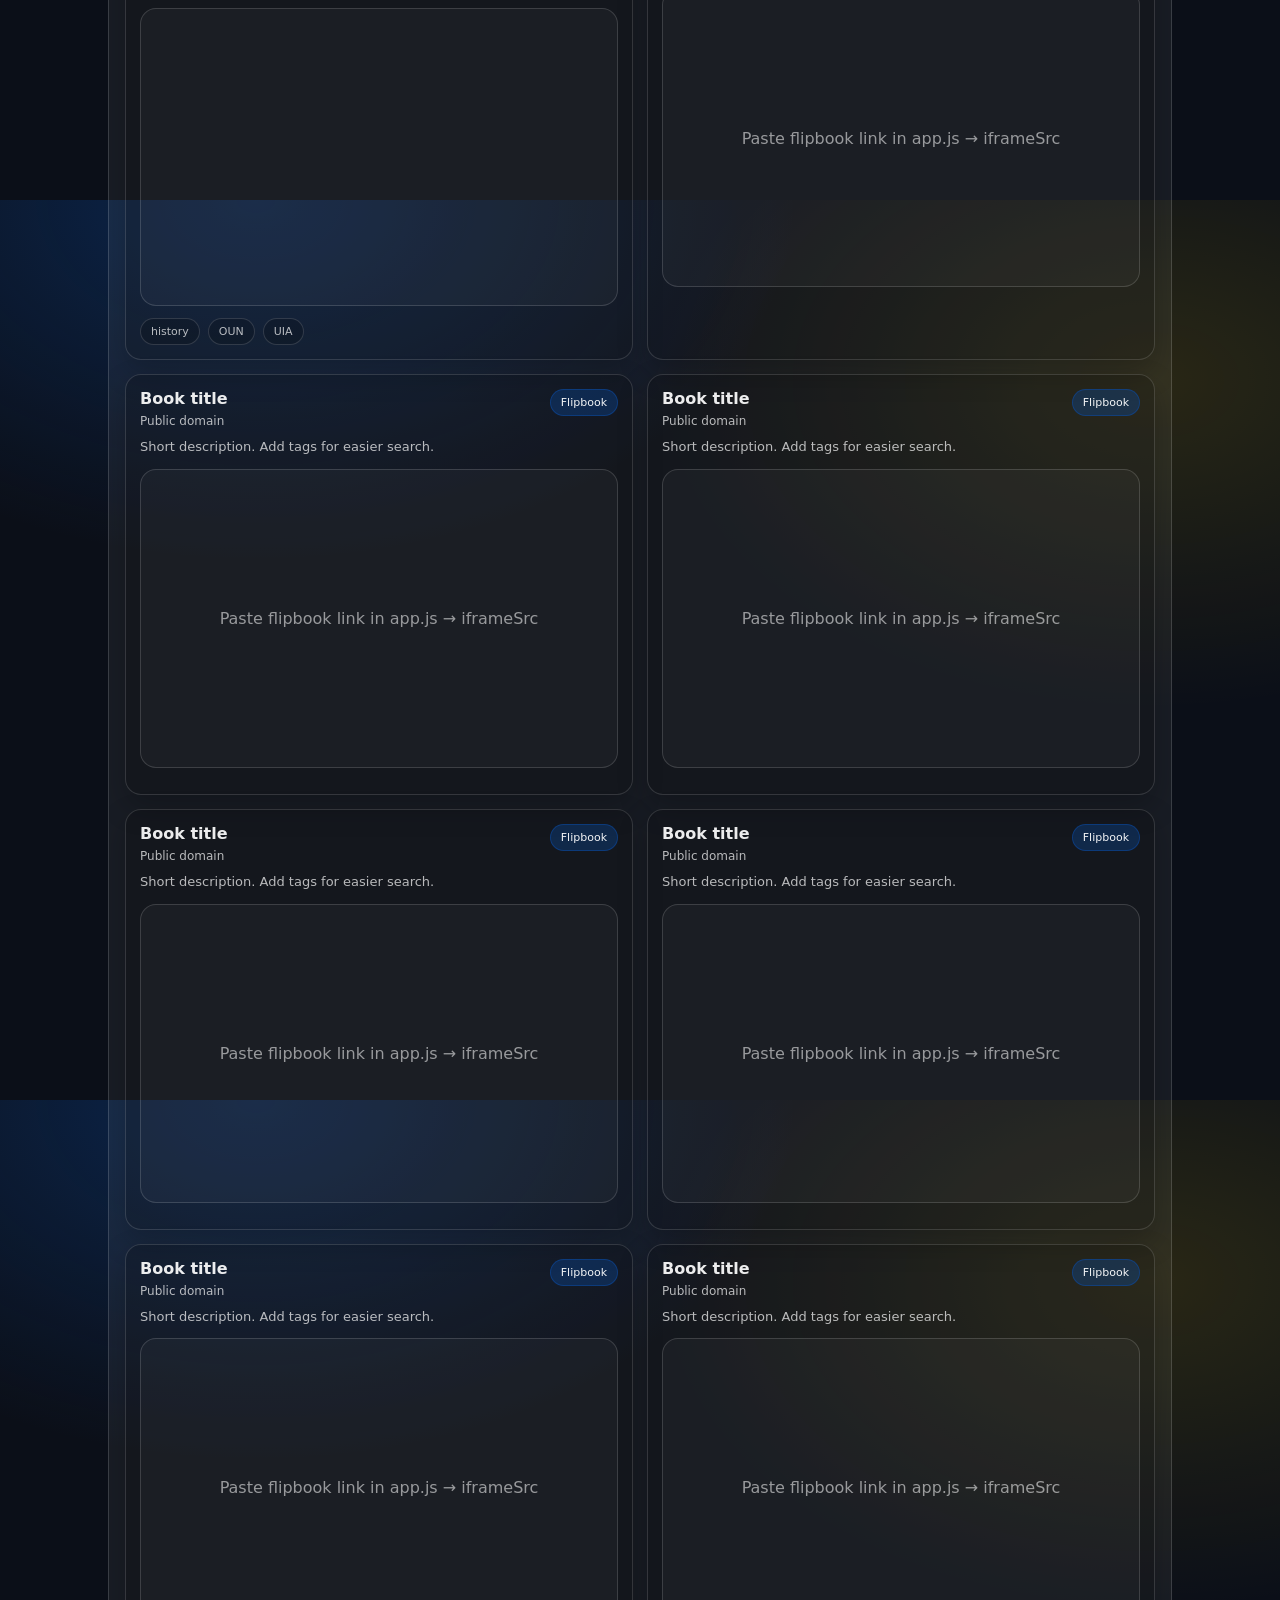
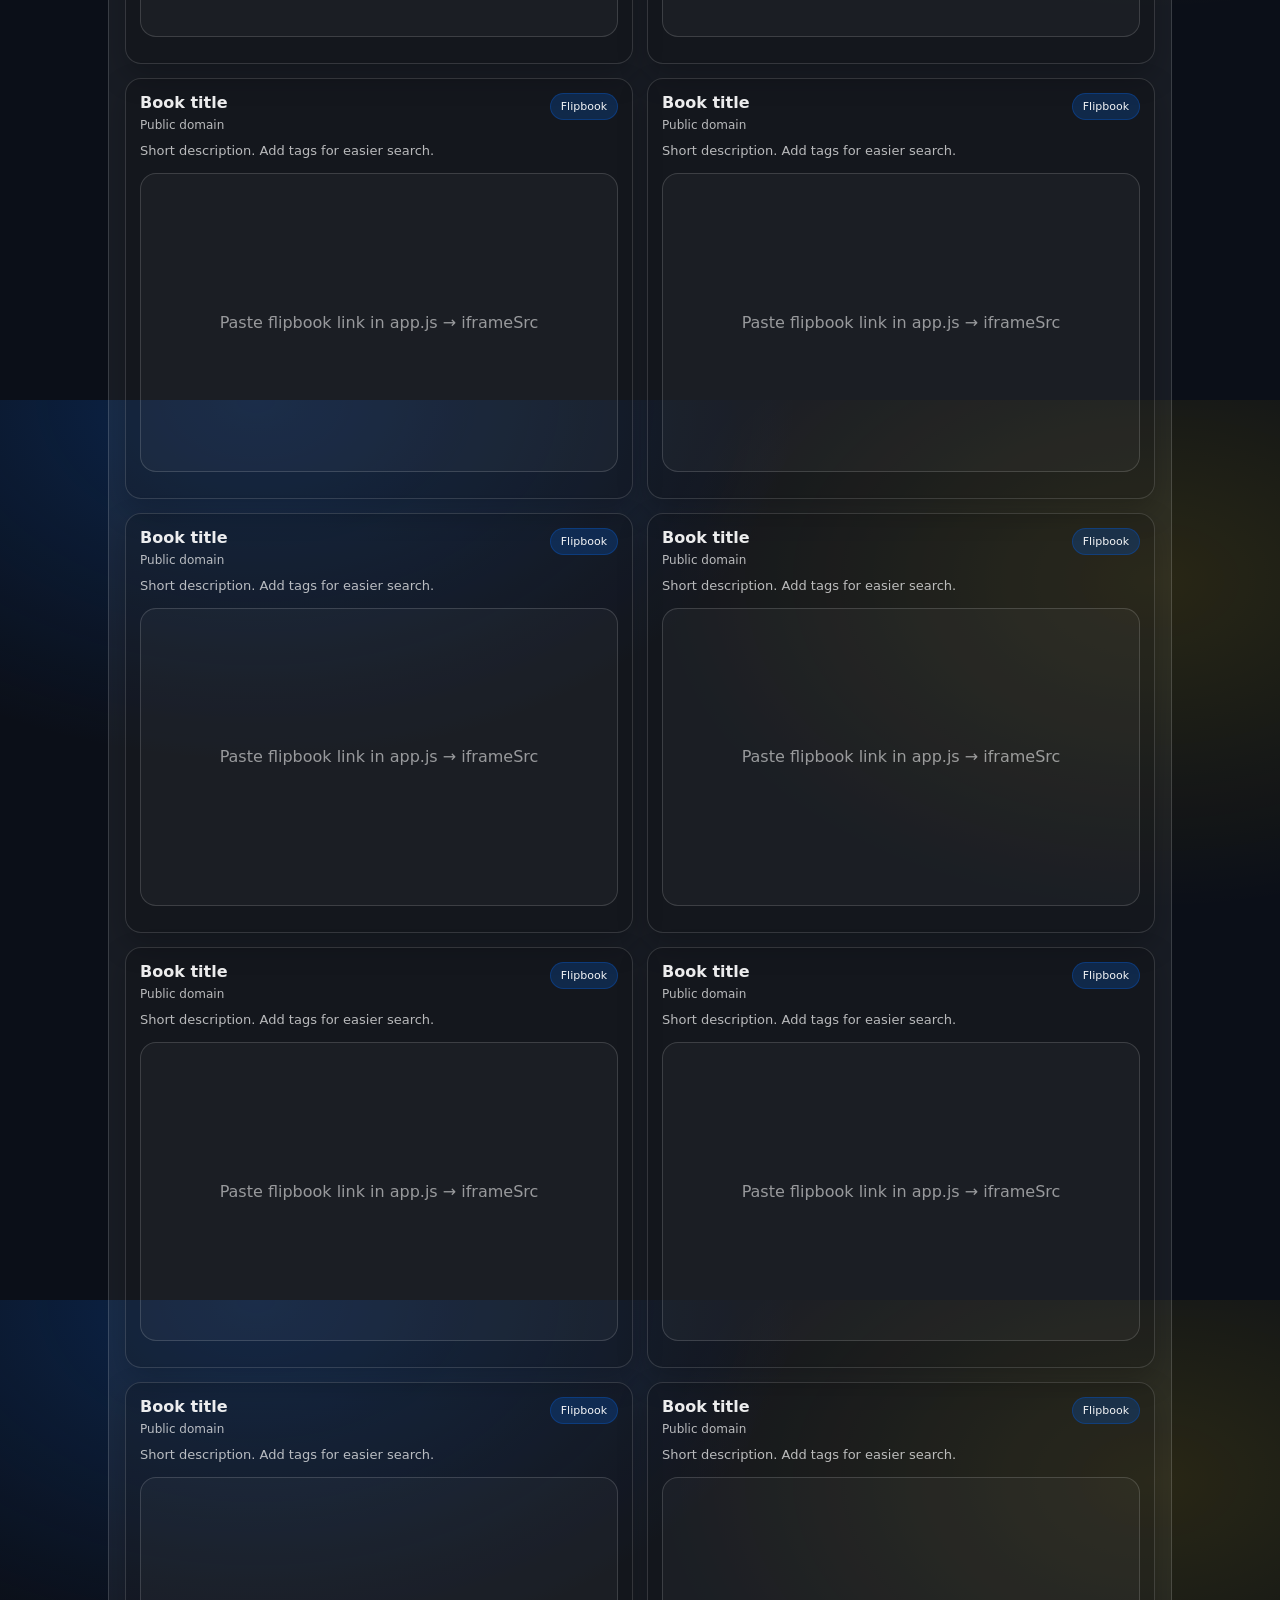
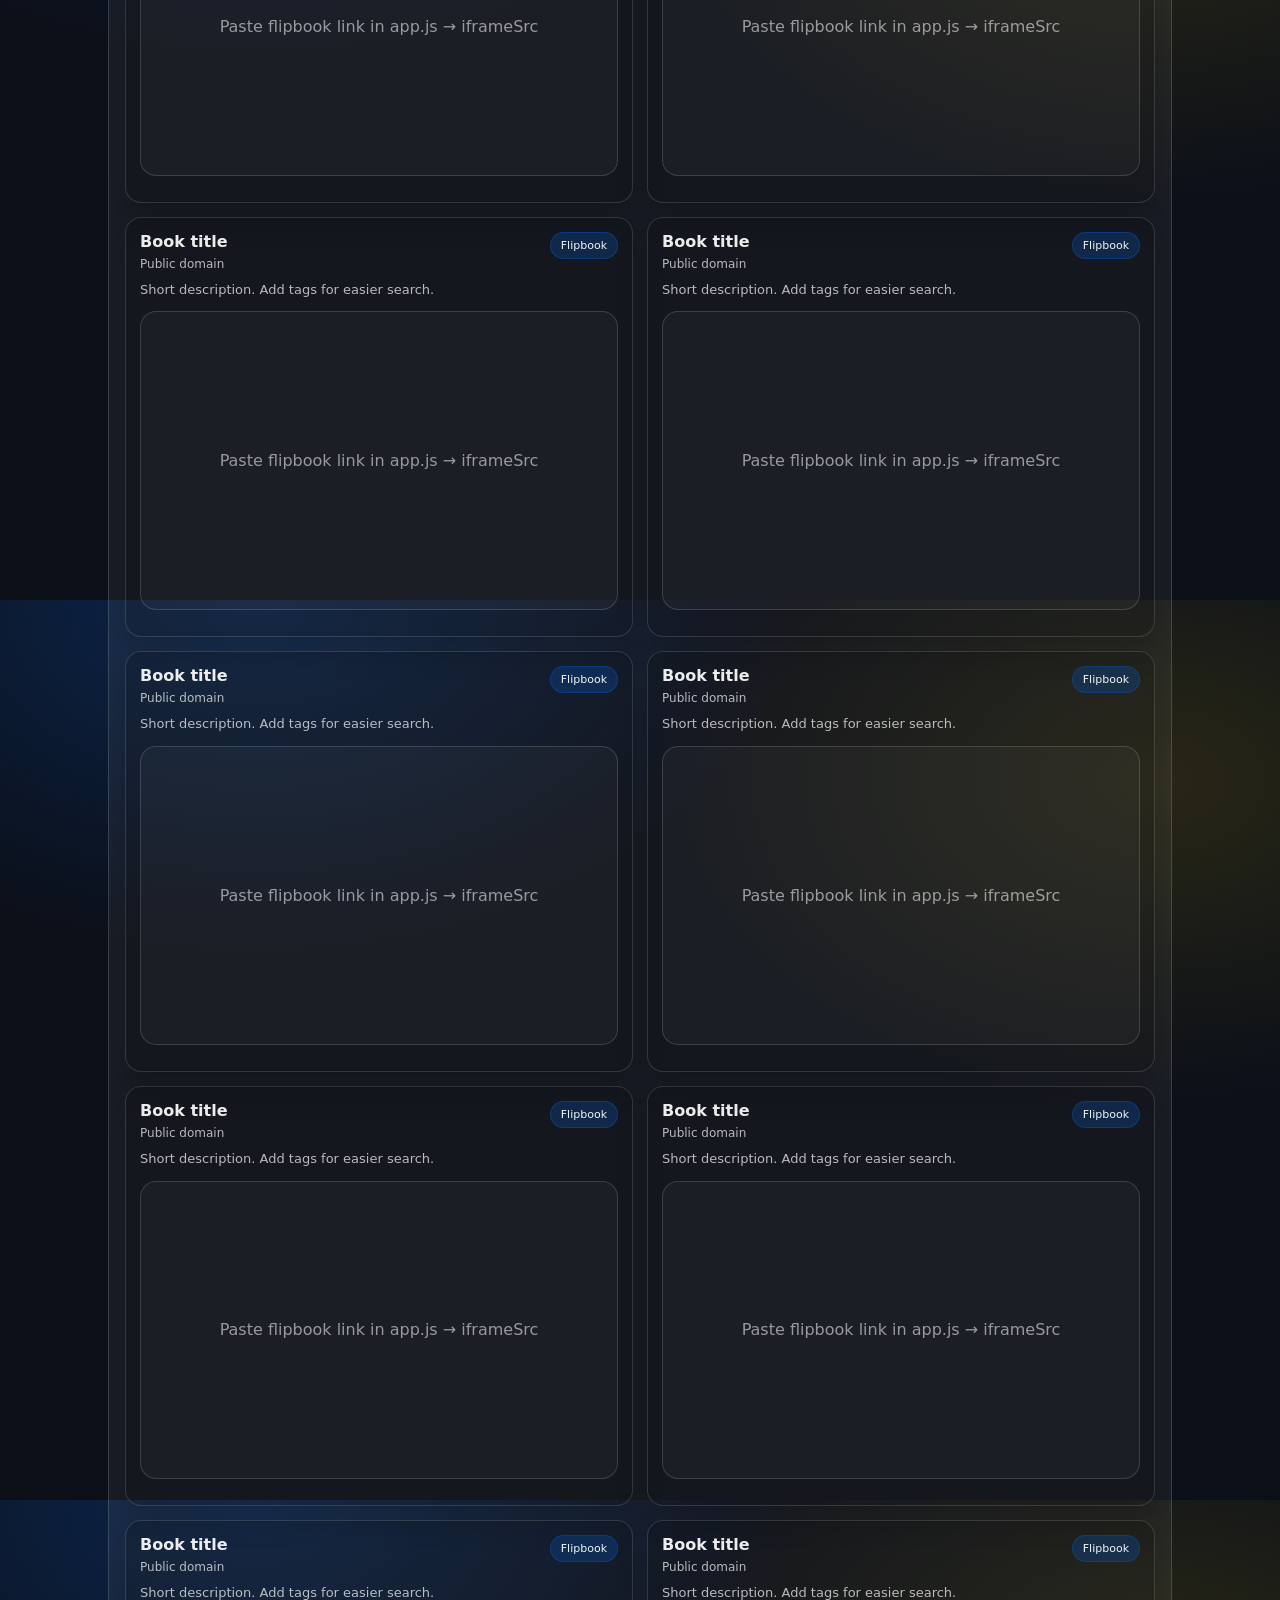
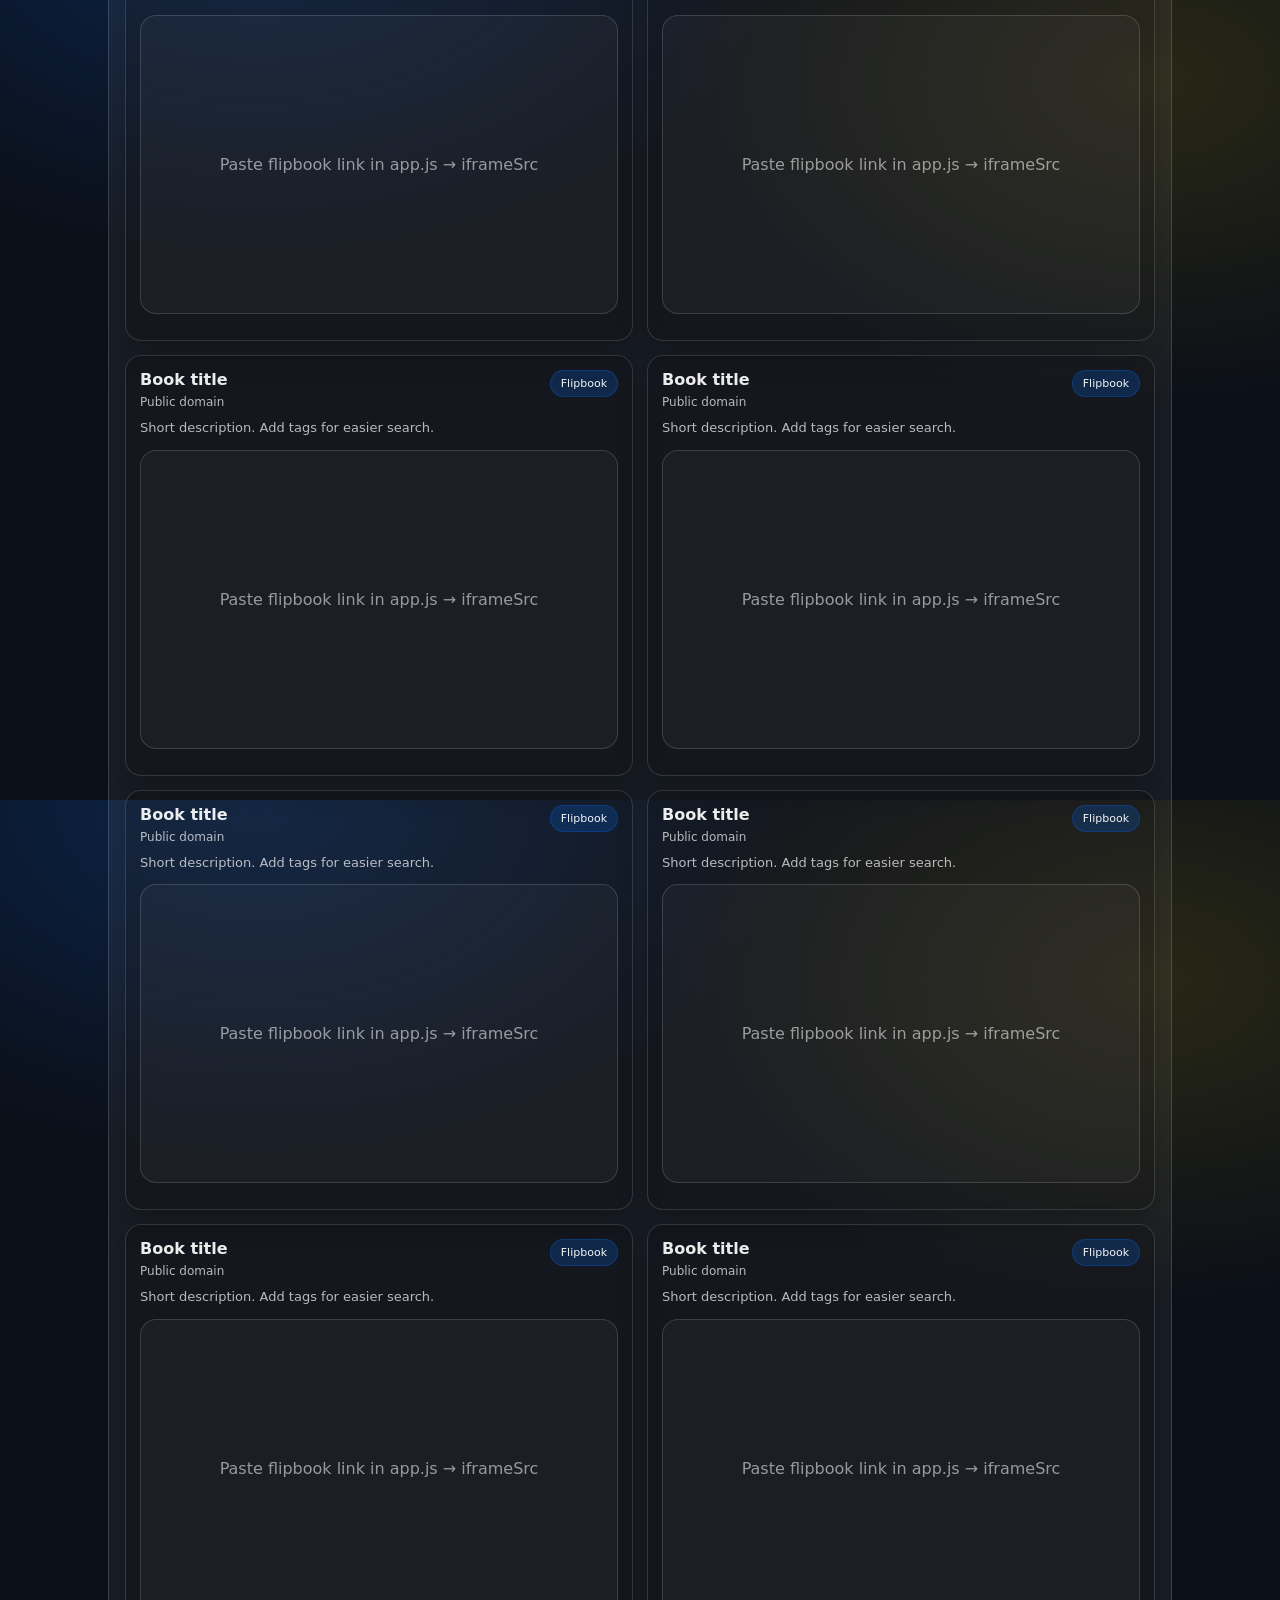
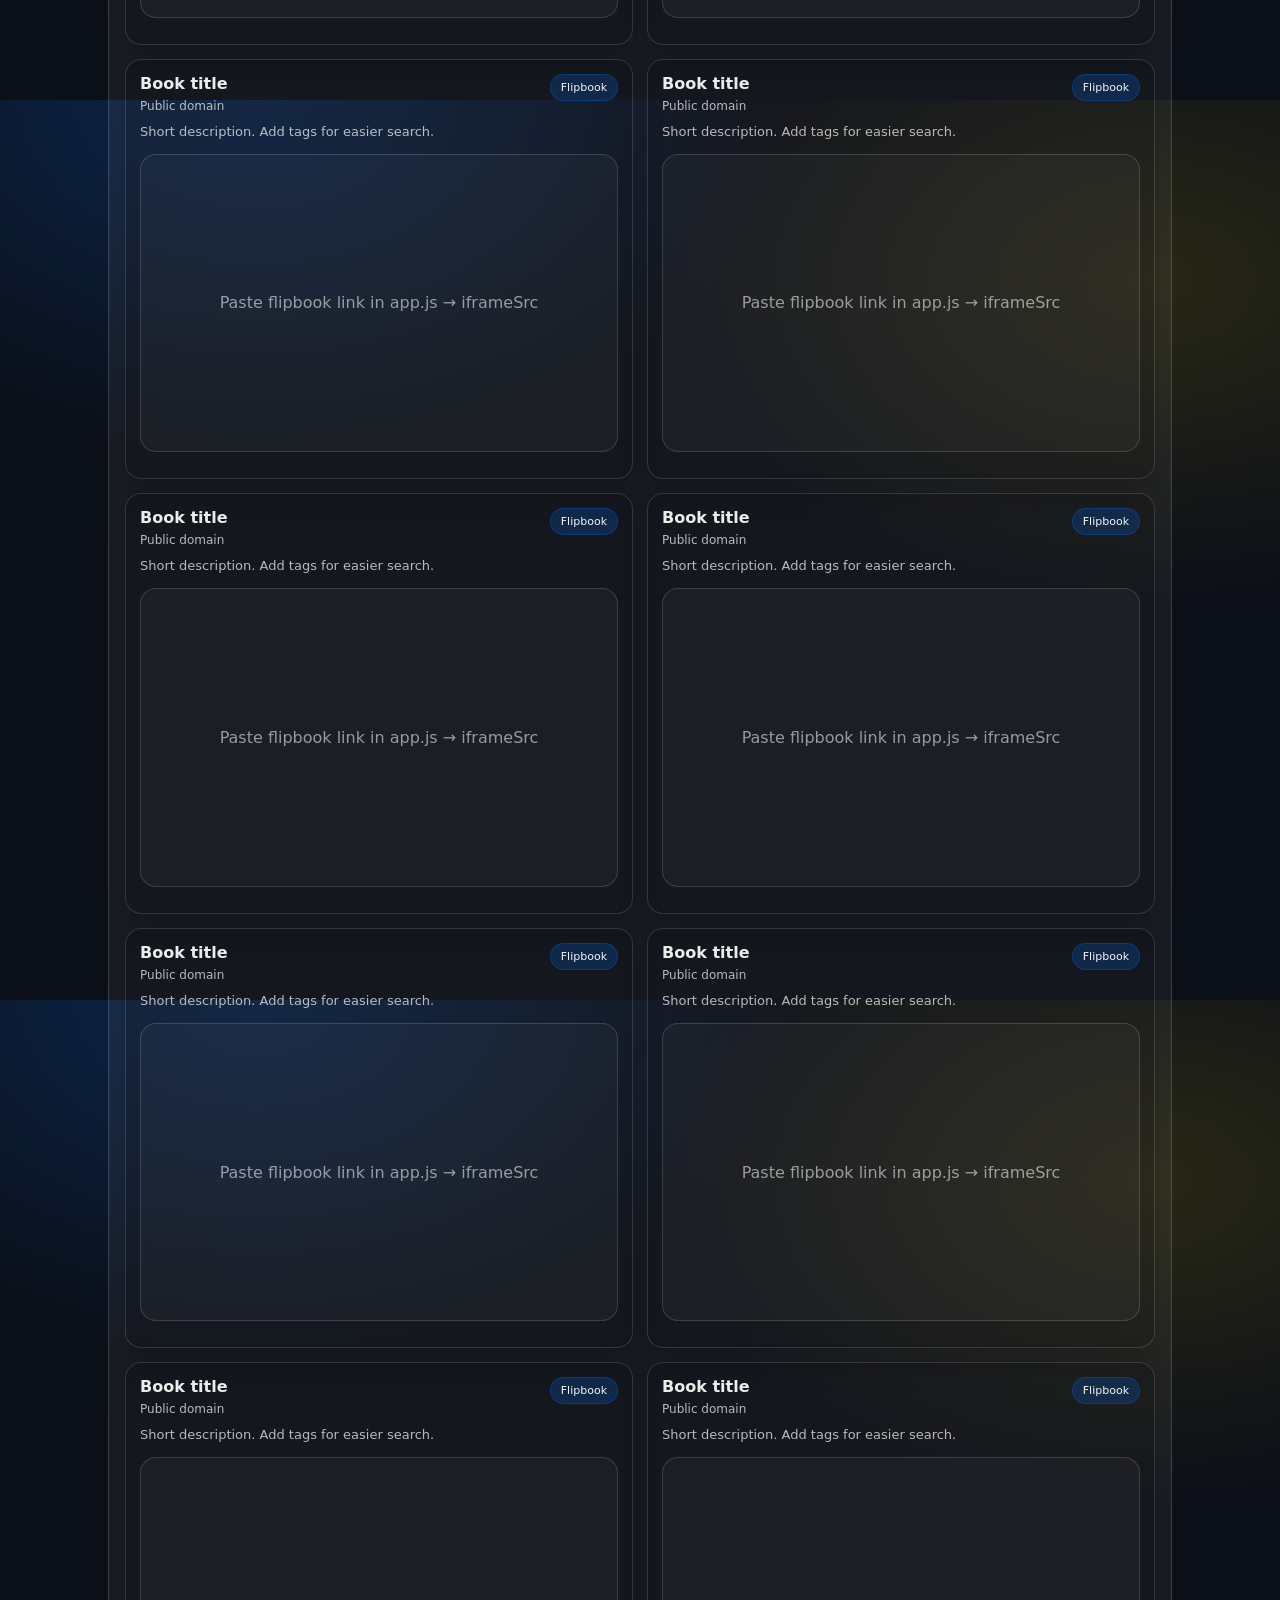
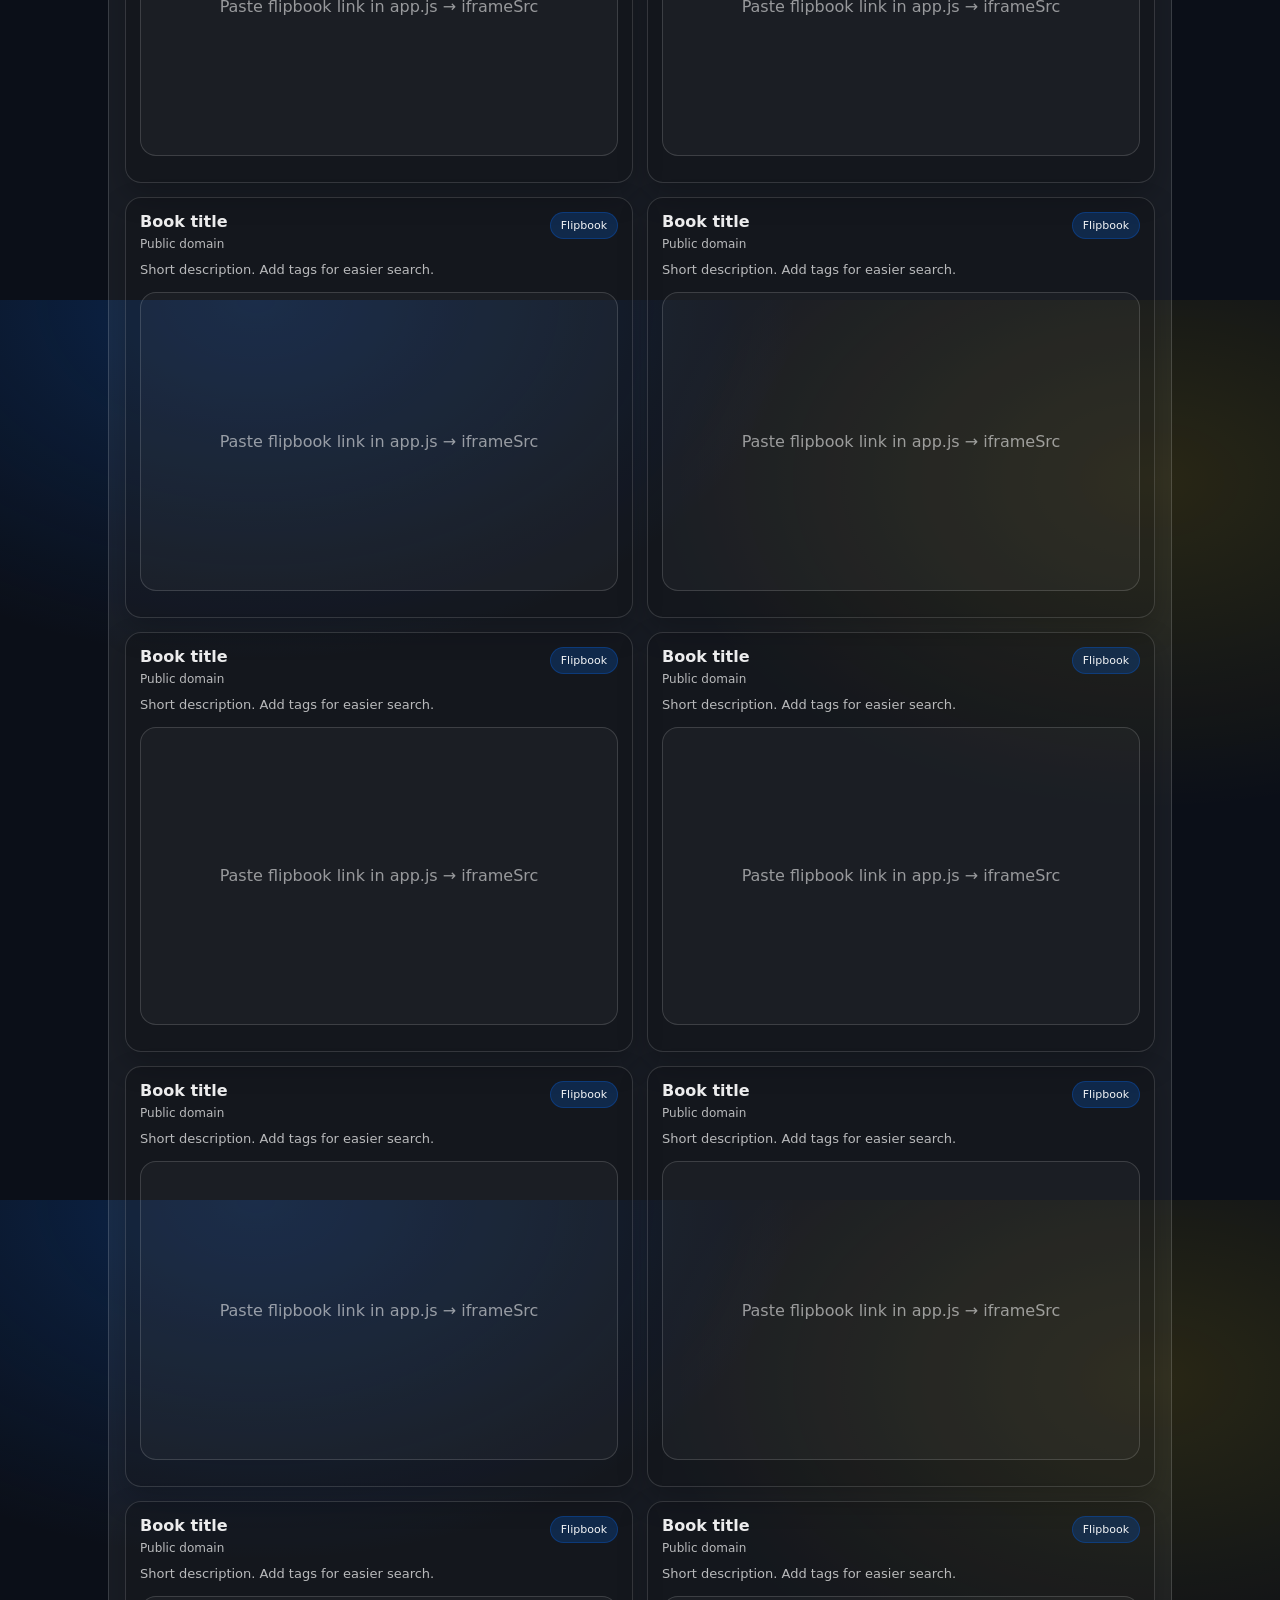
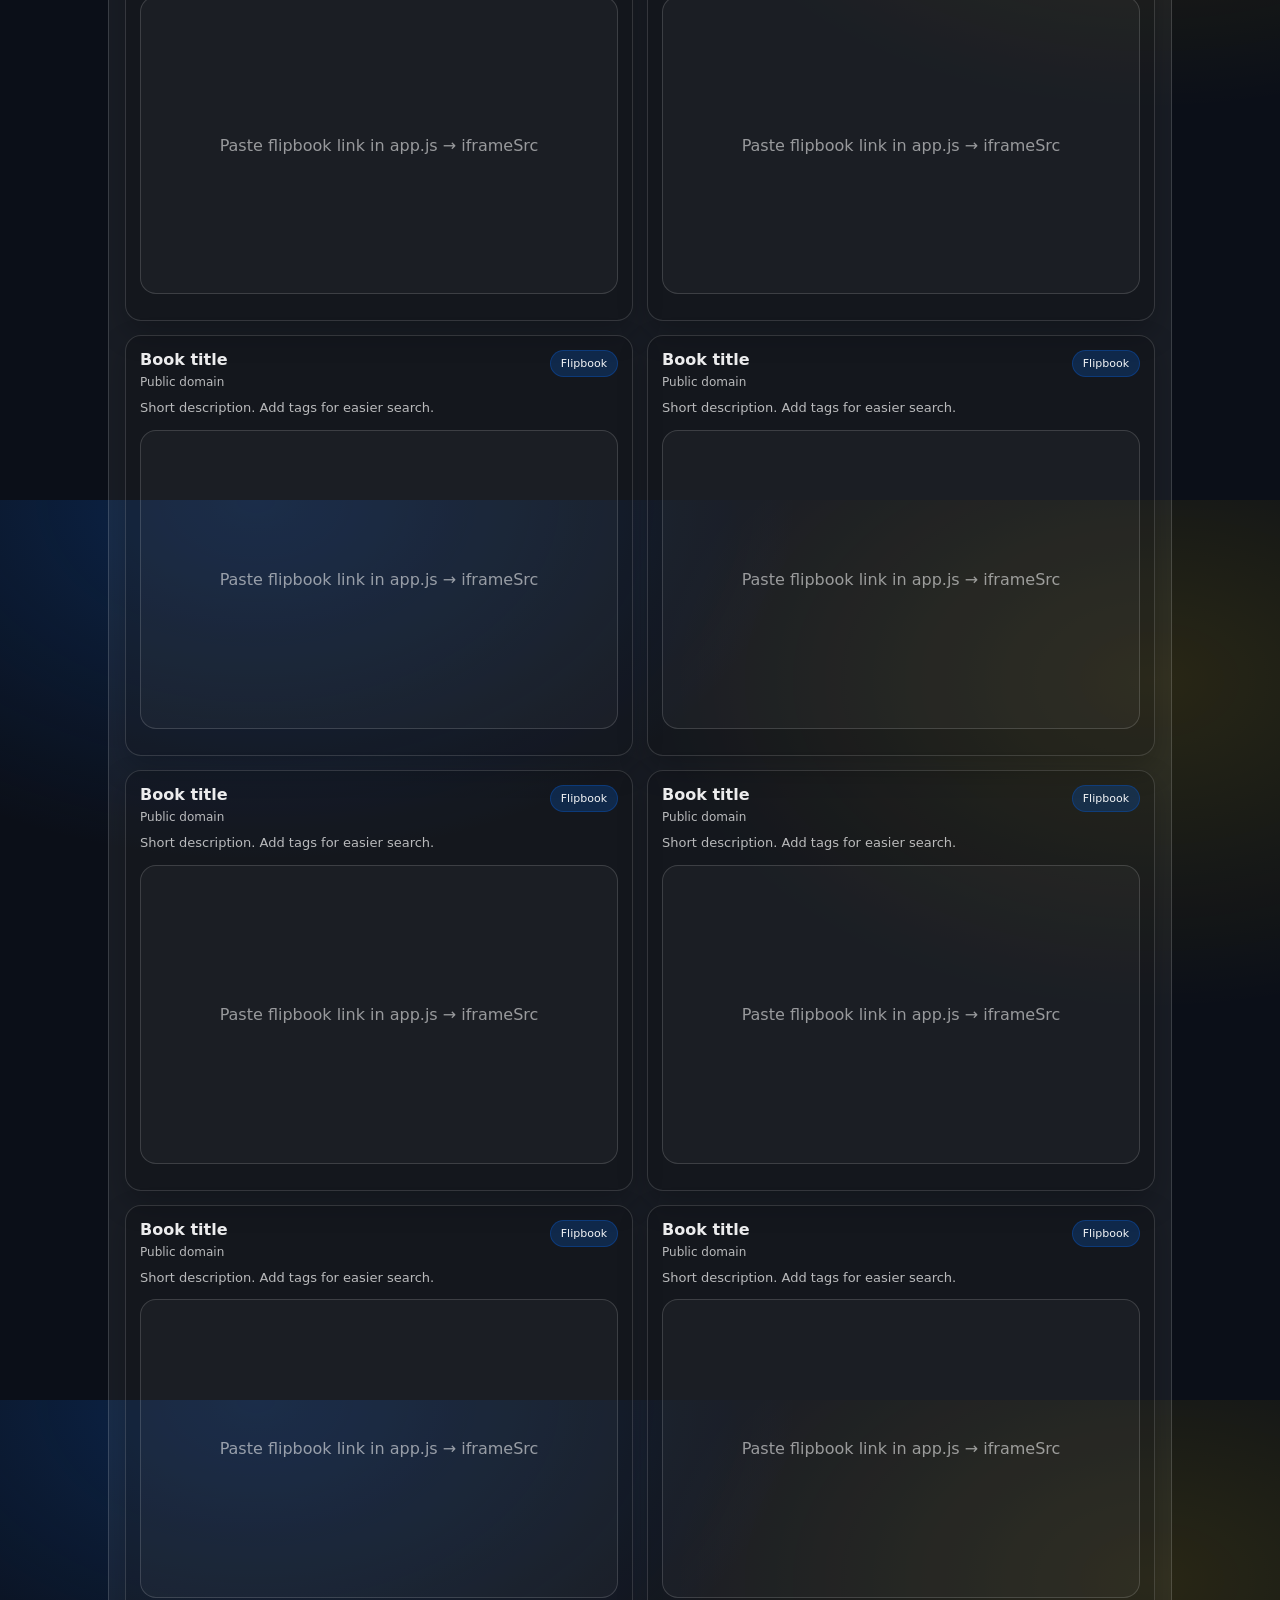
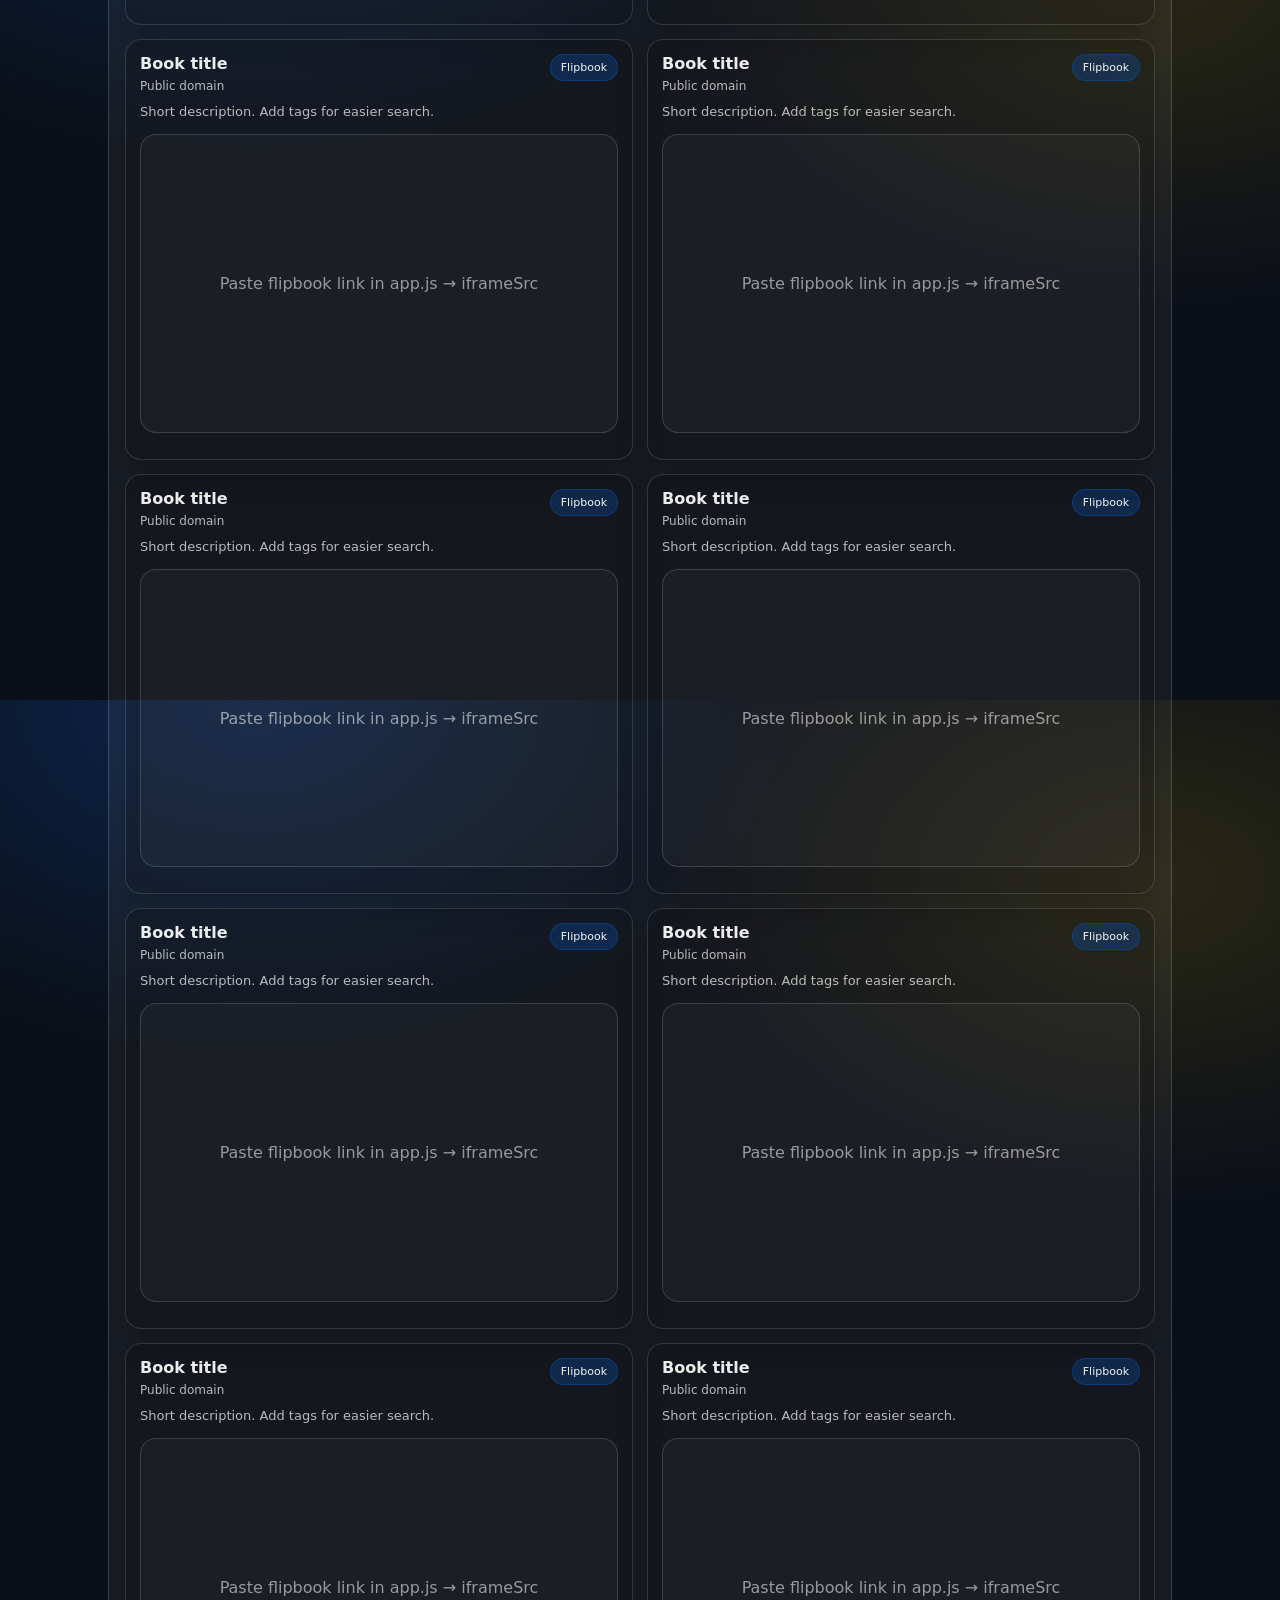
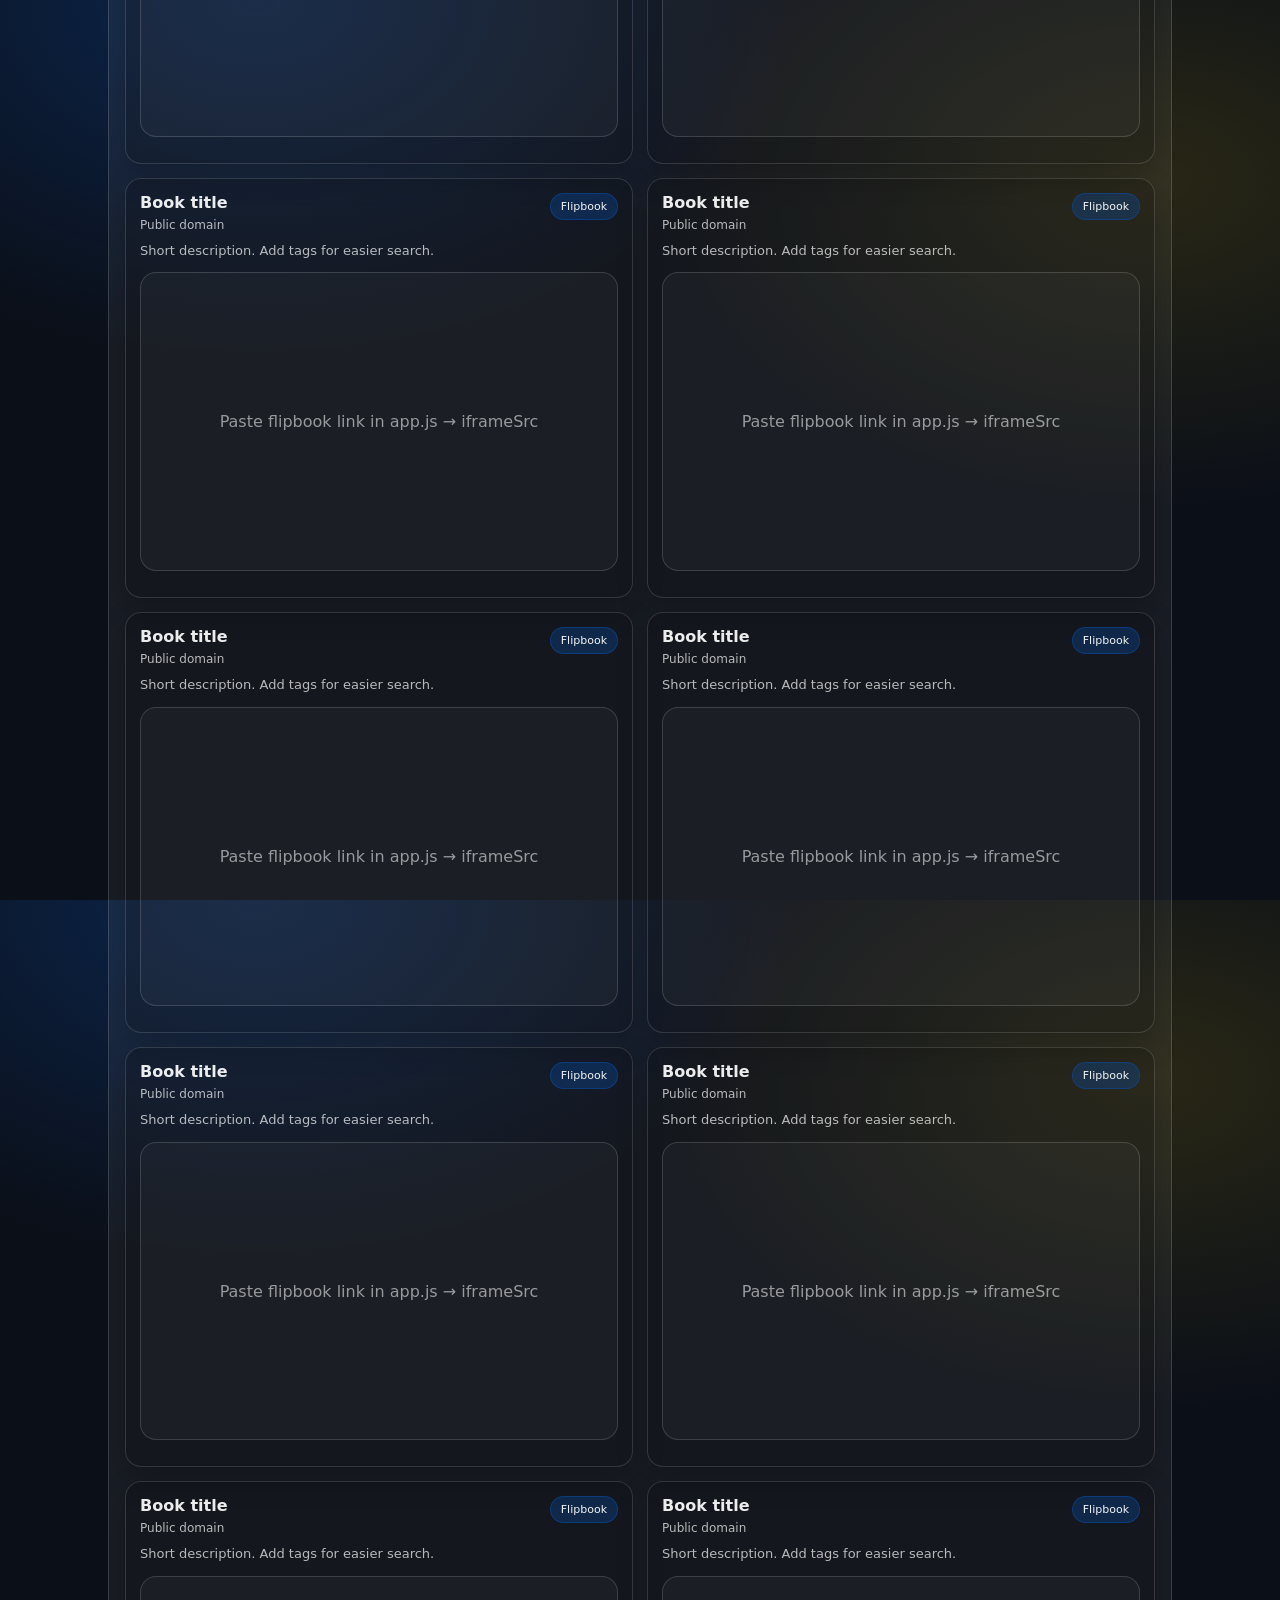
==== commit da0fb0a6: "Update index.html Nottingham added" ====
--- a/index.html
+++ b/index.html
@@ -21,8 +21,8 @@
         </a>
 
         <div class="brand__text">
-          <div class="brand__title">AUGB Library</div>
-          <div class="brand__subtitle">Digital library • Public domain</div>
+          <div class="brand__title">AUGB Nottingham Library</div>
+          <div class="brand__subtitle"> </div>
         </div>
       </div>
 
--- a/styles.css
+++ b/styles.css
@@ -1,140 +1,287 @@
 :root{
-  --bg:#0b0f18;
-  --surface:rgba(255,255,255,0.05);
-  --border:rgba(255,255,255,0.18);
-  --text:#ffffff;
-  --muted:rgba(255,255,255,0.7);
-  --radius:14px;
-  --max:1200px;
+  --blue: #0B4AA2;
+  --blue-2: #0A3D86;
+  --yellow: #FFD500;
+
+  --bg: #0b0f18;
+  --surface: rgba(255,255,255,0.06);
+  --border: rgba(255,255,255,0.14);
+  --text: rgba(255,255,255,0.92);
+  --muted: rgba(255,255,255,0.70);
+
+  --radius: 16px;
+  --shadow: 0 10px 30px rgba(0,0,0,0.35);
+  --max: 1100px;
+
+  --ornament: repeating-linear-gradient(
+    90deg,
+    rgba(255,213,0,0.22) 0px,
+    rgba(255,213,0,0.22) 2px,
+    rgba(11,74,162,0.22) 2px,
+    rgba(11,74,162,0.22) 6px,
+    transparent 6px,
+    transparent 10px
+  );
 }
 
 *{box-sizing:border-box}
-
+html,body{height:100%}
 body{
   margin:0;
-  background:var(--bg);
+  font-family: ui-sans-serif, system-ui, -apple-system, Segoe UI, Roboto, Arial, "Noto Sans", "Helvetica Neue", sans-serif;
+  background:
+    radial-gradient(900px 600px at 20% 0%, rgba(11,74,162,0.38), transparent 60%),
+    radial-gradient(900px 600px at 90% 20%, rgba(255,213,0,0.12), transparent 55%),
+    var(--bg);
   color:var(--text);
-  font-family:system-ui,-apple-system,Segoe UI,Roboto,Arial;
-}
-
-.wrap{
-  max-width:var(--max);
-  margin:0 auto;
-  padding:0 20px;
-}
+}
+.wrap{max-width:var(--max); margin:0 auto; padding:0 18px;}
 
 .header{
-  background:rgba(0,0,0,0.4);
-  border-bottom:1px solid var(--border);
-  position:sticky;
+  position: sticky;
   top:0;
-}
-
+  z-index: 50;
+  backdrop-filter: blur(10px);
+  background: rgba(11,15,24,0.65);
+  border-bottom: 1px solid var(--border);
+}
 .header__inner{
   display:flex;
+  align-items:center;
   justify-content:space-between;
-  align-items:center;
-  padding:16px 0;
-}
-
-.brand{
-  display:flex;
-  align-items:center;
   gap:16px;
-}
-
+  padding:14px 0;
+}
+
+.brand{display:flex; align-items:center; gap:14px;}
+.brand__text{display:flex; flex-direction:column;}
+.brand__title{font-weight: 800; letter-spacing: 0.2px; font-size: 18px;}
+.brand__subtitle{font-size: 12px; color: var(--muted); margin-top: 2px;}
+
+/* LOGO: stable + centered */
 .logo-box{
-  width:70px;
-  height:70px;
-  display:flex;
-  align-items:center;
-  justify-content:center;
-  background:rgba(255,255,255,0.1);
-  border-radius:18px;
-}
-
+  width: 72px;
+  height: 72px;
+  border-radius: 20px;
+  background: rgba(255,255,255,0.10);
+  display: flex;
+  align-items: center;
+  justify-content: center;
+  overflow: hidden;
+  box-shadow: 0 14px 28px rgba(0,0,0,0.45);
+  flex: 0 0 auto;
+}
 .logo-box img{
-  width:85%;
-  height:85%;
-  object-fit:contain;
-}
-
-.nav a{
-  color:var(--muted);
+  width: 86%;
+  height: 86%;
+  object-fit: contain;
+  display:block;
+  transform: translateY(-1px);
+}
+
+.nav{display:flex; gap:14px; align-items:center;}
+.nav__link{
+  color: var(--muted);
   text-decoration:none;
-  margin-left:15px;
-}
-
-.nav a.active{
-  color:white;
-  text-decoration:underline;
-}
-
-.section{
-  padding:30px 0;
-}
-
-.search-box{
-  margin-bottom:20px;
-}
-
-.search-box input{
+  padding:8px 10px;
+  border-radius: 12px;
+}
+.nav__link:hover{background: var(--surface); color: var(--text);}
+.nav__divider{opacity:0.4; margin: 0 2px;}
+.nav__link--active{
+  color: var(--text);
+  text-decoration: underline;
+  text-underline-offset: 4px;
+}
+
+.hero{padding: 26px 0 18px;}
+.hero__box{
+  border:1px solid var(--border);
+  background: linear-gradient(180deg, rgba(255,255,255,0.06), rgba(255,255,255,0.03));
+  border-radius: var(--radius);
+  box-shadow: var(--shadow);
+  padding: 20px;
+  position: relative;
+  overflow:hidden;
+}
+.hero__box::before{
+  content:"";
+  position:absolute;
+  left:-20px; right:-20px; top:-1px;
+  height:6px;
+  background: var(--ornament);
+  opacity: 0.9;
+}
+.hero__title{margin: 6px 0 10px; font-size: clamp(20px, 3vw, 30px);}
+.hero__lead{margin:0; color:var(--muted); line-height:1.55;}
+
+.controls{
+  display:grid;
+  grid-template-columns: 1.3fr 1fr;
+  gap: 14px;
+  margin-top: 16px;
+}
+@media (max-width: 860px){
+  .controls{grid-template-columns: 1fr;}
+}
+
+.control{display:flex; flex-direction:column; gap:8px;}
+.control__label{font-size: 12px; color: var(--muted);}
+.control__input, .control__select{
   width:100%;
-  padding:12px;
-  border-radius:12px;
-  border:1px solid var(--border);
-  background:rgba(0,0,0,0.3);
-  color:white;
-}
-
-details.cat{
-  background:var(--surface);
-  border:1px solid var(--border);
-  border-radius:var(--radius);
-  margin-bottom:20px;
-  padding:15px;
-}
-
-details summary{
+  padding: 11px 12px;
+  border-radius: 14px;
+  border: 1px solid var(--border);
+  background: rgba(0,0,0,0.22);
+  color: var(--text);
+  outline: none;
+}
+.control__input:focus, .control__select:focus{
+  border-color: rgba(255,213,0,0.45);
+  box-shadow: 0 0 0 4px rgba(11,74,162,0.18);
+}
+
+.hint{
+  margin: 14px 0 0;
+  color: var(--muted);
+  font-size: 13px;
+}
+.hint code{
+  padding: 2px 6px;
+  border: 1px solid var(--border);
+  background: rgba(0,0,0,0.22);
+  border-radius: 10px;
+}
+
+.section{padding: 18px 0 24px;}
+.section__head{display:flex; justify-content:space-between; align-items:center; gap:12px; flex-wrap:wrap;}
+.section__title{margin:0; font-size: 18px;}
+.section__meta{display:flex; gap:10px; align-items:center; flex-wrap:wrap;}
+
+.pill{
+  display:inline-flex; align-items:center;
+  padding: 8px 10px;
+  border-radius: 999px;
+  border:1px solid var(--border);
+  background: var(--surface);
+  font-size: 12px;
+  color: var(--muted);
+}
+
+.btn{
+  border:1px solid var(--border);
+  border-radius: 14px;
+  padding: 9px 12px;
+  background: rgba(0,0,0,0.18);
+  color: var(--text);
+  cursor: pointer;
+}
+.btn:hover{filter: brightness(1.05);}
+
+.sections{display:flex; flex-direction:column; gap:12px; margin-top: 14px;}
+
+.cat{
+  border:1px solid var(--border);
+  border-radius: var(--radius);
+  background: var(--surface);
+  overflow:hidden;
+}
+.cat__summary{
+  list-style:none;
   cursor:pointer;
-  font-weight:bold;
-  margin-bottom:10px;
-}
+  display:flex; justify-content:space-between; align-items:center;
+  padding: 14px 16px;
+  gap: 12px;
+}
+.cat__summary::-webkit-details-marker{display:none;}
+.cat__title{font-weight: 700;}
+.cat__count{
+  font-size: 12px; color: var(--muted);
+  border:1px solid var(--border);
+  padding: 6px 10px;
+  border-radius: 999px;
+  background: rgba(0,0,0,0.18);
+}
+.cat__body{padding: 0 16px 16px;}
 
 .grid{
   display:grid;
-  grid-template-columns:repeat(2,1fr);
-  gap:20px;
-}
+  grid-template-columns: repeat(2, minmax(0, 1fr));
+  gap: 14px;
+  margin-top: 12px;
+}
+@media (max-width: 900px){ .grid{grid-template-columns: 1fr;} }
 
 .card{
-  background:rgba(0,0,0,0.3);
-  border:1px solid var(--border);
-  border-radius:var(--radius);
-  padding:15px;
-}
-
-.card h3{
-  margin-top:0;
-}
-
+  border:1px solid var(--border);
+  background: rgba(0,0,0,0.20);
+  border-radius: var(--radius);
+  padding: 14px;
+  box-shadow: 0 12px 30px rgba(0,0,0,0.22);
+}
+.card__top{display:flex; justify-content:space-between; align-items:flex-start; gap:10px;}
+.card__title{margin:0; font-size: 16px;}
+.card__meta{margin:6px 0 0; font-size: 12px; color: var(--muted);}
+.card__desc{margin:10px 0 12px; color: var(--muted); line-height:1.45; font-size: 13px;}
+
+.badge{
+  font-size: 11px;
+  padding: 6px 10px;
+  border-radius: 999px;
+  background: rgba(11,74,162,0.35);
+  border:1px solid rgba(11,74,162,0.55);
+  color: rgba(255,255,255,0.95);
+  white-space: nowrap;
+}
+
+/* ONE-TIME FIX: iframe always fits, no manual height */
 .embed{
-  width:100%;
-  height:400px;
-  border-radius:12px;
-  overflow:hidden;
-  border:1px solid var(--border);
-}
-
+  position: relative;
+  width: 100%;
+  aspect-ratio: 16 / 10;
+  border-radius: 16px;
+  overflow: hidden;
+  background: rgba(255,255,255,0.03);
+  border: 1px solid rgba(255,255,255,0.15);
+}
 .embed iframe{
+  position:absolute;
+  inset:0;
   width:100%;
   height:100%;
   border:0;
   display:block;
 }
 
-footer{
+.embed__empty{
+  position:absolute;
+  inset:0;
+  display:grid;
+  place-items:center;
   text-align:center;
-  padding:30px 0;
-  color:var(--muted);
-}
+  color: rgba(255,255,255,0.55);
+  padding: 18px;
+}
+
+.card__tags{display:flex; gap:8px; flex-wrap:wrap; margin-top: 12px;}
+.tag{
+  font-size: 11px;
+  padding: 6px 10px;
+  border-radius: 999px;
+  border:1px solid var(--border);
+  background: rgba(0,0,0,0.18);
+  color: var(--muted);
+}
+
+.about{
+  border:1px solid var(--border);
+  border-radius: var(--radius);
+  background: var(--surface);
+  padding: 18px;
+}
+.about__text{margin: 10px 0 0; color: var(--muted); line-height:1.6;}
+
+.footer{padding: 18px 0 26px; color: var(--muted);}
+.footer__inner{display:flex; gap:10px; align-items:center; justify-content:center; flex-wrap:wrap;}
+.footer__sep{opacity:0.4;}
+.footer__small{font-size: 12px;}
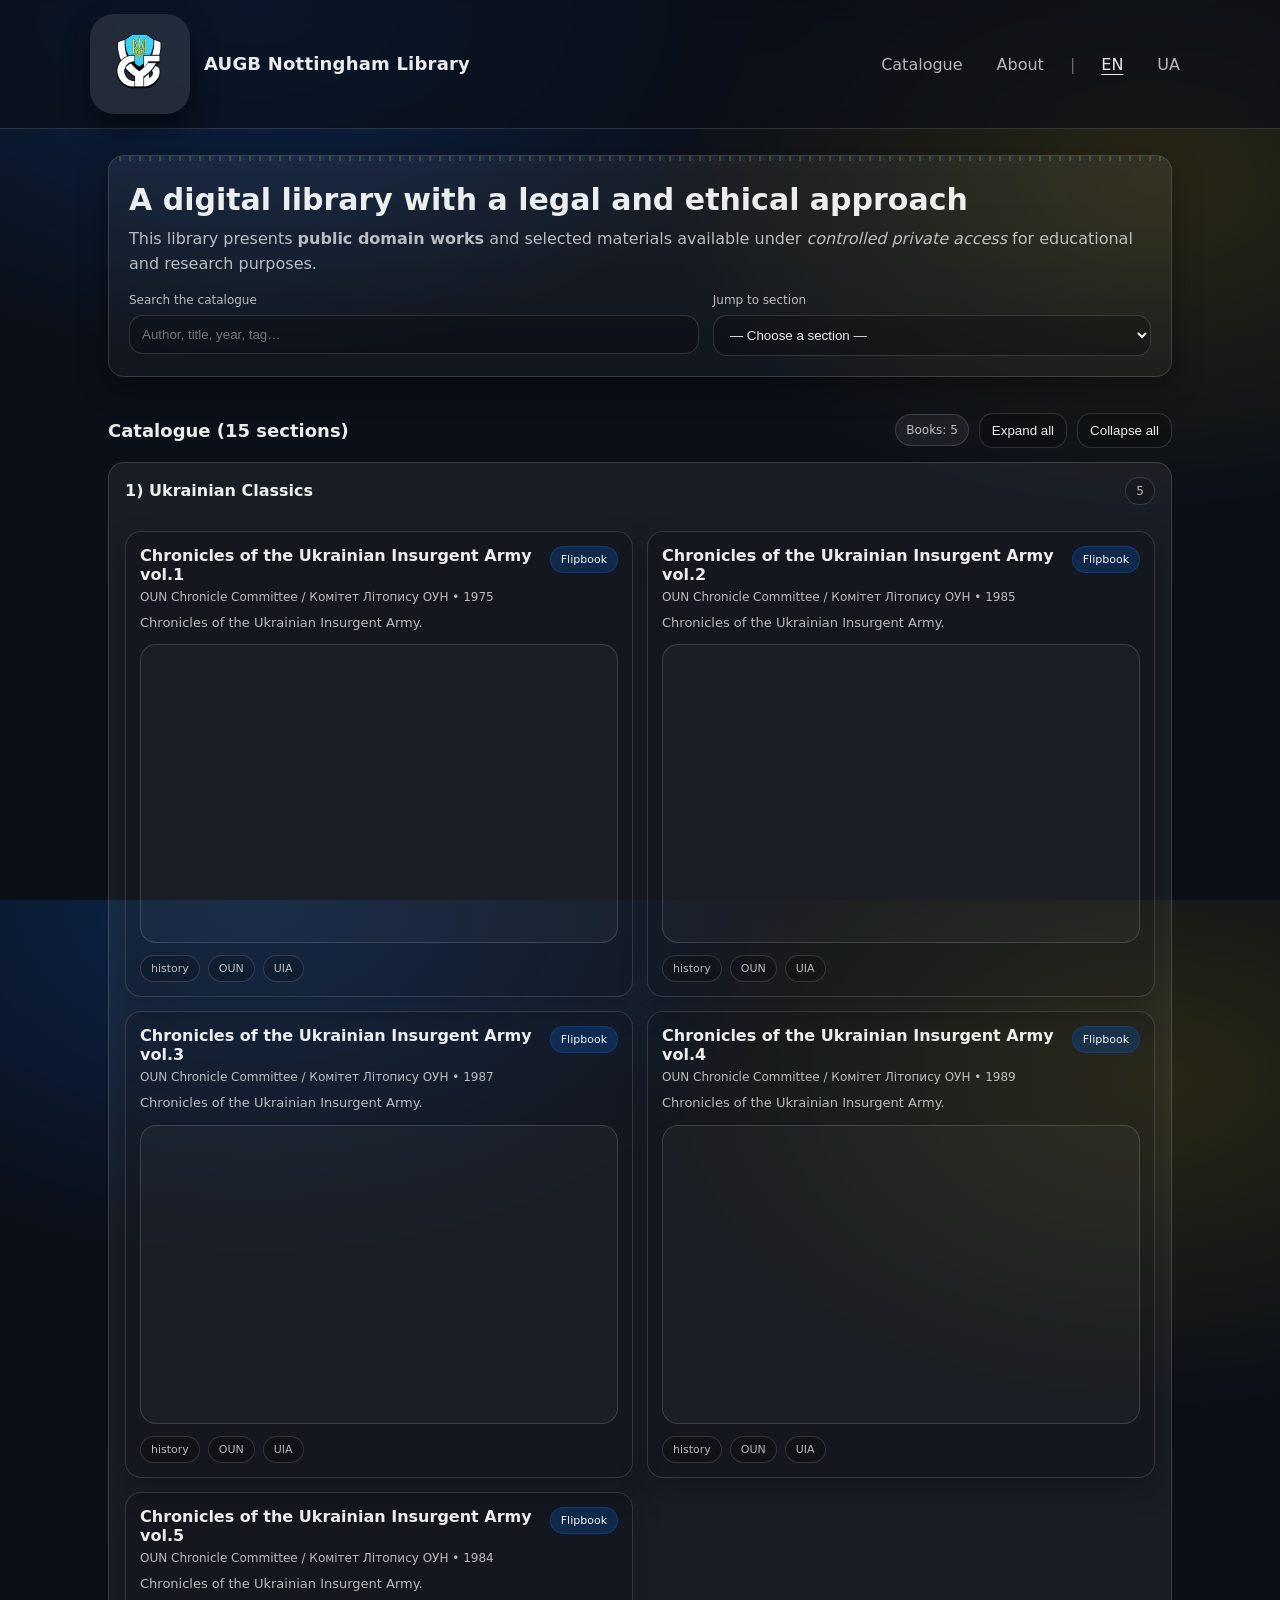
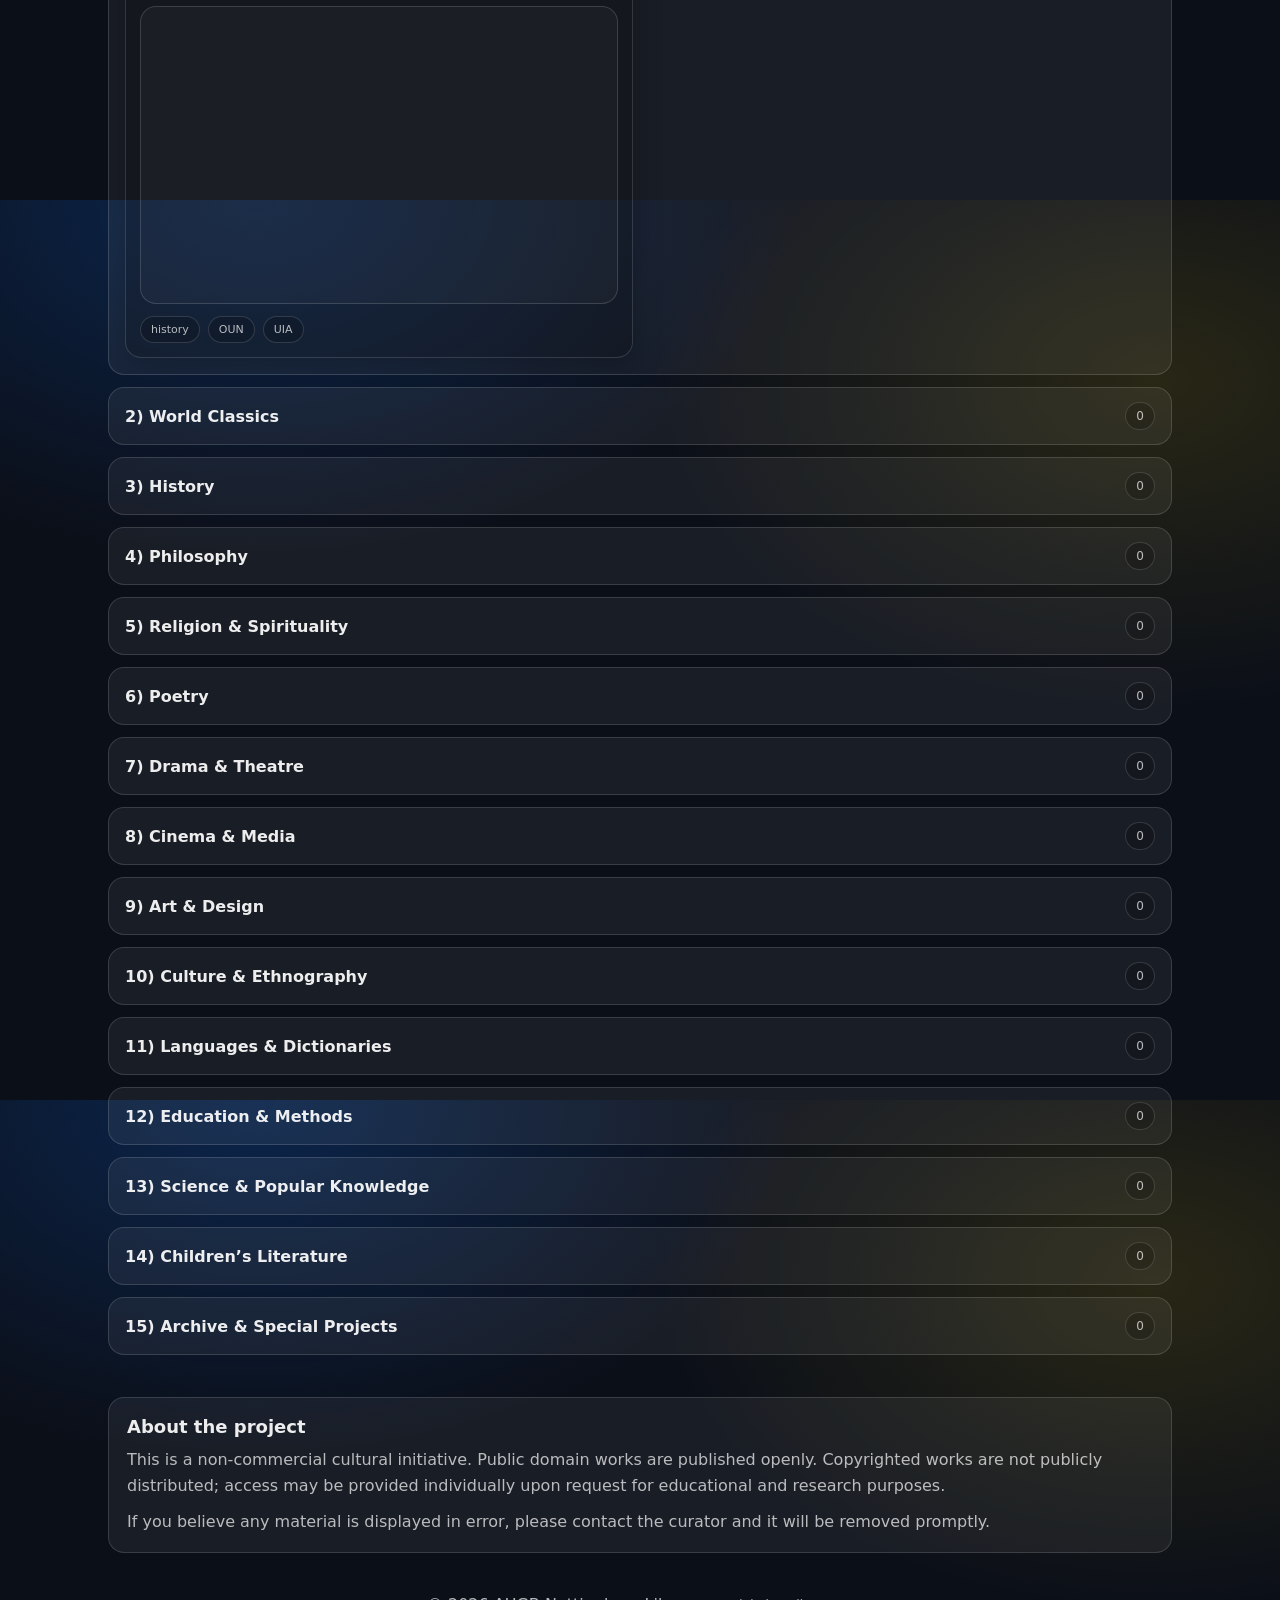
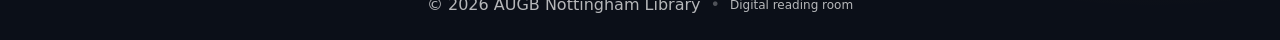
==== commit 1f28cf4f: "Update index.html tip deleted" ====
--- a/index.html
+++ b/index.html
@@ -60,9 +60,6 @@
           </label>
         </div>
 
-        <p class="hint">
-          Tip: to add a book, edit <code>app.js</code> → paste Heyzine link into <code>iframeSrc</code>.
-        </p>
       </div>
     </section>
 
--- a/styles.css
+++ b/styles.css
@@ -60,9 +60,9 @@
 
 /* LOGO: stable + centered */
 .logo-box{
-  width: 72px;
-  height: 72px;
-  border-radius: 20px;
+  width: 100px;
+  height: 100px;
+  border-radius: 24px;
   background: rgba(255,255,255,0.10);
   display: flex;
   align-items: center;
@@ -72,8 +72,8 @@
   flex: 0 0 auto;
 }
 .logo-box img{
-  width: 86%;
-  height: 86%;
+  width: 90%;
+  height: 90%;
   object-fit: contain;
   display:block;
   transform: translateY(-1px);
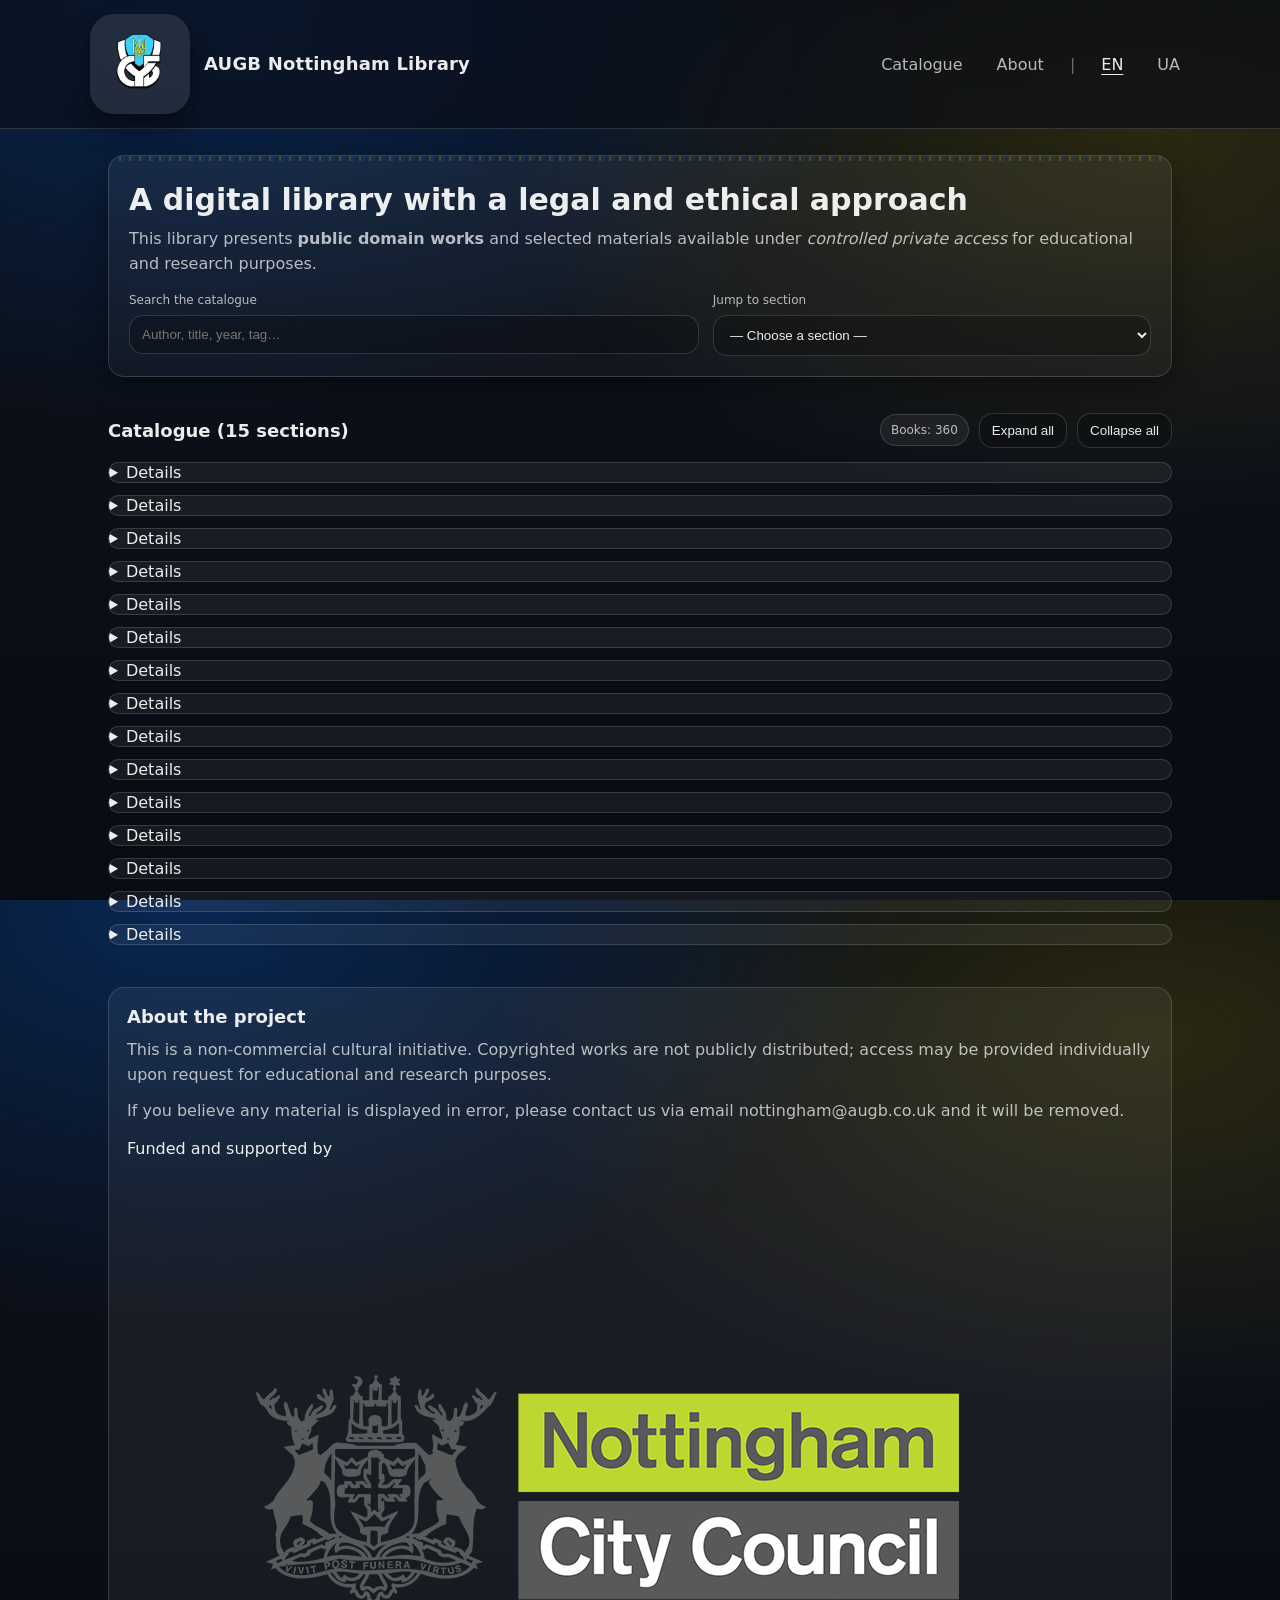
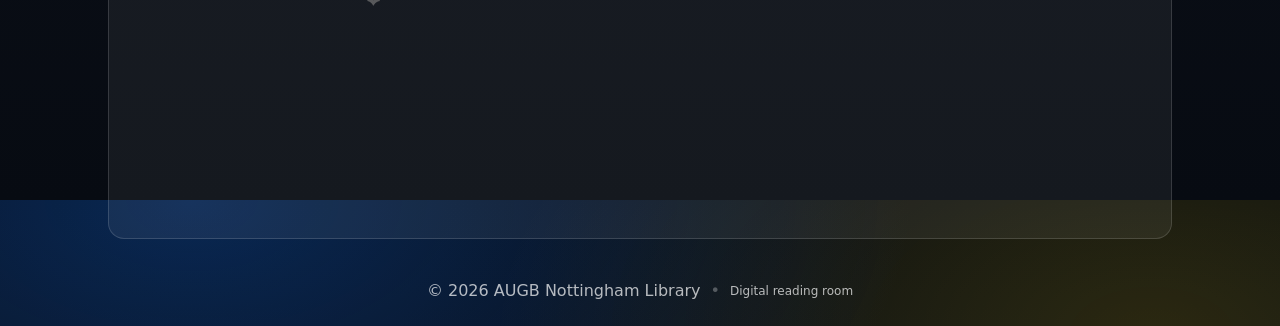
==== commit cfbf589a: "Update index.html Council mention added" ====
--- a/index.html
+++ b/index.html
@@ -78,17 +78,27 @@
     </section>
 
     <section id="about" class="section">
-      <div class="about">
-        <h2 class="section__title">About the project</h2>
-        <p class="about__text">
-          This is a non-commercial cultural initiative. Public domain works are published openly.
-          Copyrighted works are not publicly distributed; access may be provided individually upon request for educational and research purposes.
-        </p>
-        <p class="about__text">
-          If you believe any material is displayed in error, please contact the curator and it will be removed promptly.
-        </p>
-      </div>
-    </section>
+  <div class="about">
+    <h2 class="section__title">About the project</h2>
+
+    <p class="about__text">
+      This is a non-commercial cultural initiative.
+      Copyrighted works are not publicly distributed; access may be provided individually upon request for educational and research purposes.
+    </p>
+
+    <p class="about__text">
+      If you believe any material is displayed in error, please contact us via email nottingham@augb.co.uk and it will be removed.
+    </p>
+
+    <div class="funding">
+      <p class="funding__text">Funded and supported by</p>
+      <img class="funding__logo"
+           src="assets/council.png"
+           alt="Nottingham City Council logo">
+    </div>
+
+  </div>
+</section>
 
     <footer class="footer">
       <div class="wrap footer__inner">
--- a/styles.css
+++ b/styles.css
@@ -30,9 +30,9 @@
   margin:0;
   font-family: ui-sans-serif, system-ui, -apple-system, Segoe UI, Roboto, Arial, "Noto Sans", "Helvetica Neue", sans-serif;
   background:
-    radial-gradient(900px 600px at 20% 0%, rgba(11,74,162,0.38), transparent 60%),
-    radial-gradient(900px 600px at 90% 20%, rgba(255,213,0,0.12), transparent 55%),
-    var(--bg);
+    radial-gradient(1200px 700px at 15% 0%, rgba(11,74,162,0.45), transparent 60%),
+    radial-gradient(1200px 700px at 90% 15%, rgba(255,213,0,0.14), transparent 55%),
+    linear-gradient(180deg, #070b12 0%, #0b0f18 45%, #070b12 100%);
   color:var(--text);
 }
 .wrap{max-width:var(--max); margin:0 auto; padding:0 18px;}
@@ -285,3 +285,59 @@
 .footer__inner{display:flex; gap:10px; align-items:center; justify-content:center; flex-wrap:wrap;}
 .footer__sep{opacity:0.4;}
 .footer__small{font-size: 12px;}
+/* ===== Mobile header fix: keep language switch visible ===== */
+@media (max-width: 720px){
+  .header__inner{
+    flex-wrap: wrap;
+    gap: 10px;
+  }
+
+  .brand{
+    flex: 1 1 100%;
+    min-width: 0;
+  }
+
+  .nav{
+    flex: 1 1 100%;
+    justify-content: flex-end;
+    flex-wrap: wrap;
+    gap: 8px;
+  }
+
+  .nav__link{
+    padding: 8px 8px;
+  }
+}
+
+@media (max-width: 420px){
+  /* super narrow screens */
+  .nav{ gap: 6px; }
+  .nav__link{ padding: 7px 7px; }
+}
+/* Load-on-click cover (saves traffic & CPU) */
+.embed__cover{
+  width: 100%;
+  height: 100%;
+  border: 0;
+  cursor: pointer;
+  display: grid;
+  place-items: center;
+  text-align: center;
+  padding: 18px;
+  color: rgba(255,255,255,0.92);
+  background:
+    radial-gradient(600px 240px at 50% 30%, rgba(255,255,255,0.10), transparent 60%),
+    rgba(0,0,0,0.20);
+  backdrop-filter: blur(10px);
+}
+
+.embed__coverText{
+  font-weight: 800;
+  font-size: 14px;
+}
+
+.embed__coverSub{
+  margin-top: 6px;
+  font-size: 12px;
+  color: rgba(255,255,255,0.70);
+}
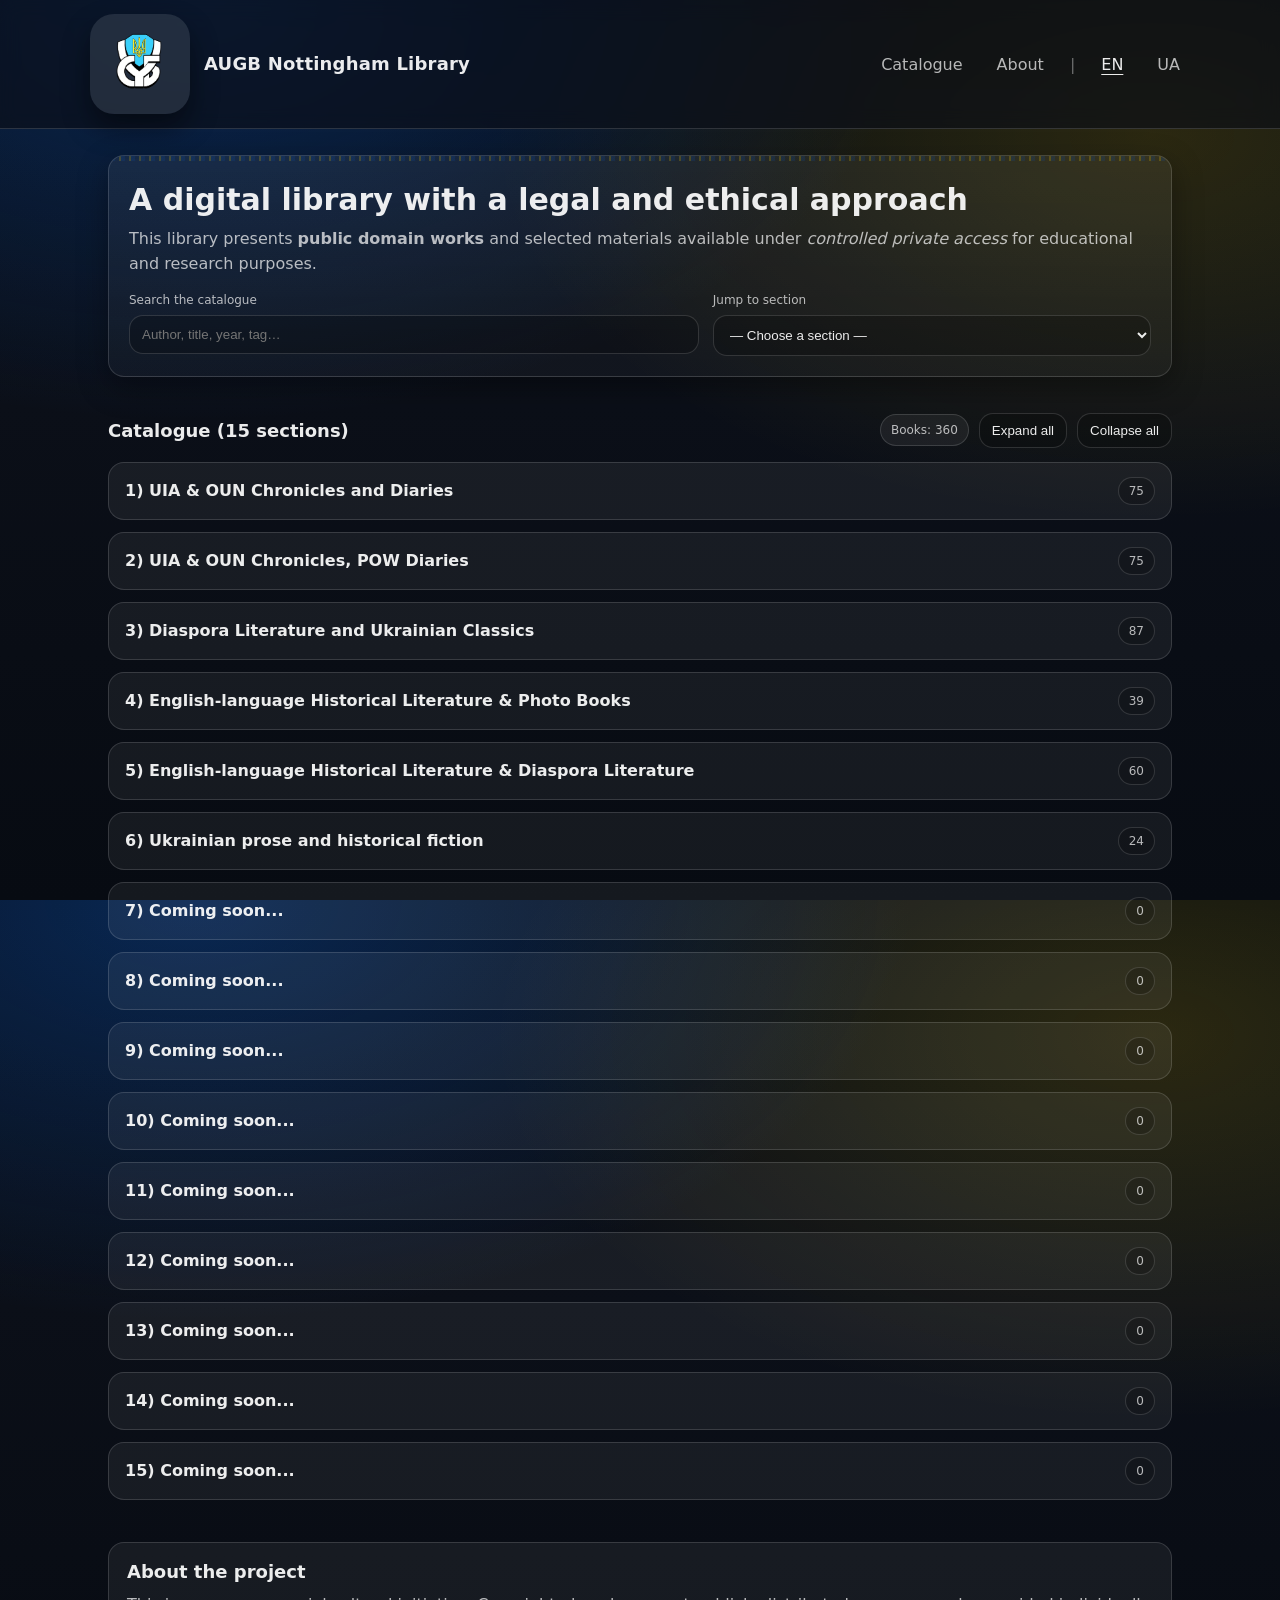
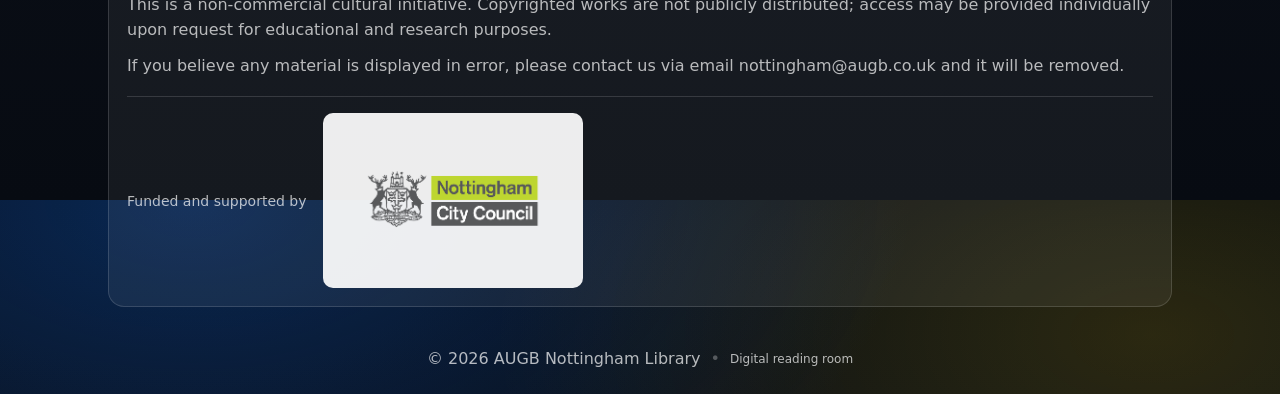
==== commit 4021ce57: "Update index.html About section fix" ====
--- a/index.html
+++ b/index.html
@@ -78,17 +78,19 @@
     </section>
 
     <section id="about" class="section">
-  <div class="about">
-    <h2 class="section__title">About the project</h2>
+  <div class="about about--with-funding">
+    <div class="about__content">
+      <h2 class="section__title">About the project</h2>
 
-    <p class="about__text">
-      This is a non-commercial cultural initiative.
-      Copyrighted works are not publicly distributed; access may be provided individually upon request for educational and research purposes.
-    </p>
+      <p class="about__text">
+        This is a non-commercial cultural initiative.
+        Copyrighted works are not publicly distributed; access may be provided individually upon request for educational and research purposes.
+      </p>
 
-    <p class="about__text">
-      If you believe any material is displayed in error, please contact us via email nottingham@augb.co.uk and it will be removed.
-    </p>
+      <p class="about__text">
+        If you believe any material is displayed in error, please contact us via email nottingham@augb.co.uk and it will be removed.
+      </p>
+    </div>
 
     <div class="funding">
       <p class="funding__text">Funded and supported by</p>
@@ -96,7 +98,6 @@
            src="assets/council.png"
            alt="Nottingham City Council logo">
     </div>
-
   </div>
 </section>
 
--- a/styles.css
+++ b/styles.css
@@ -341,3 +341,27 @@
   font-size: 12px;
   color: rgba(255,255,255,0.70);
 }
+.funding{
+  margin-top: 18px;
+  padding-top: 16px;
+  border-top: 1px solid var(--border);
+  display: flex;
+  align-items: center;
+  gap: 16px;
+  flex-wrap: wrap;
+}
+
+.funding__text{
+  margin: 0;
+  color: var(--muted);
+  font-size: 14px;
+}
+
+.funding__logo{
+  max-width: 260px;
+  height: auto;
+  display: block;
+  background: rgba(255,255,255,0.92);
+  padding: 10px 14px;
+  border-radius: 10px;
+}
